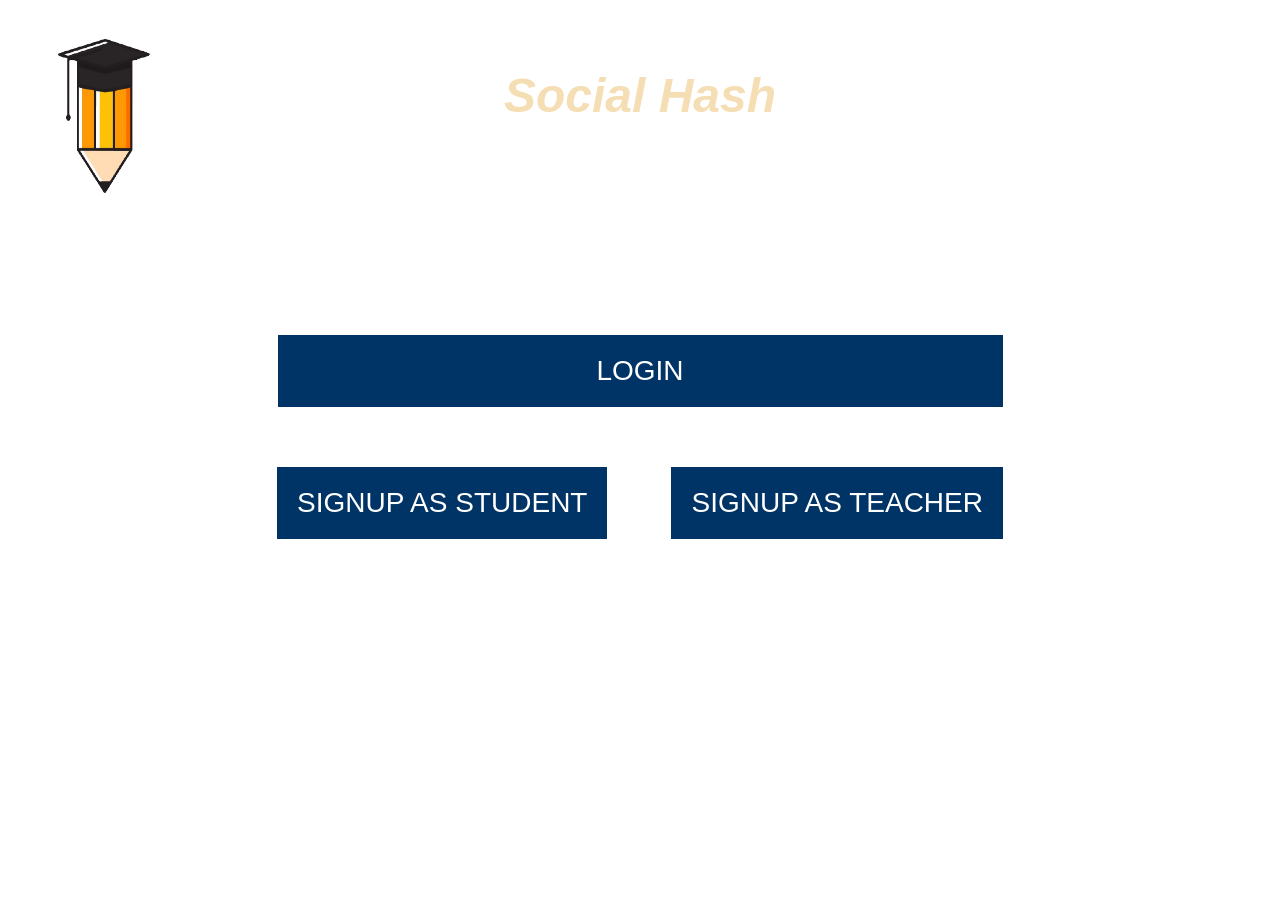
==== index.html @ 21c7b431 "initial commit" ====
<html lang="en">
<head>
    <meta charset="UTF-8">
    <meta http-equiv="X-UA-Compatible" content="IE=edge">
    <meta name="viewport" content="width=device-width, initial-scale=1.0">
    <link rel="stylesheet" href="styles.css">
    <link rel = "icon" href = "https://seeklogo.com/images/S/sir-basic-logo-DF929080D5-seeklogo.com.gif"    type = "image/x-icon">
    <script src="script.js"></script>
    <title>Social Hash</title>
</head>
<body>
    <div class="container">

      <img src='logo1-pre.png' 
       style='position: absolute; top:0; left:0;' width='200' height='200' />
      <h1>Social Hash</h1>

          <div class="login">
            <button class="loginbutton"><a id="atag" href="other files/login.html">LOGIN</a></button>  
            
         </div>
         <div class="btn">
            <button class="button"><a id="atag" href="other files/studentsignup.html">SIGNUP AS STUDENT</a></button>
            <button class="button"><a id="atag" href="other files/teachersignup.html">SIGNUP AS TEACHER</a></button>
          </div>
    </div>
</body>
</html>
---- styles.css ----
/* INDEX PAGE */

*{
  box-sizing: border-box;
}
body{
    background-image: url("https://online.pubhtml5.com/lgzr/bannerlogo.jpg");
     height: 100%;
     background-position: center;
     background-repeat: no-repeat;
     background-size: cover;
 }
 h1{
     font-family: -apple-system, BlinkMacSystemFont, 'Segoe UI', Roboto, Oxygen, Ubuntu, Cantarell, 'Open Sans', 'Helvetica Neue', sans-serif;
     font-style: italic;
     text-align: center;padding-top: 60px;
     font-size: 3em;
     color: wheat;
 }
 .btn {
  text-align: center;
}
.loginbutton{
  width:725px;
  cursor: pointer;
    margin:30px;
    border: none;
    font-size: 28px;
    background-color: #003366;
    padding: 20px;
}
.button{
    cursor: pointer;
    margin:30px;
    border: none;
    font-size: 28px;
    background-color: #003366;
    padding: 20px;
}
 .button:hover{
   opacity: 0.8;
 }
 #atag{
  color: white;
  text-decoration:none;
 }
 #login{
   font-size: 28px;
   color:black;
   text-decoration:none;
   text-align: center;
 }
.login{
  padding-top:150px;
  text-align: center;
}
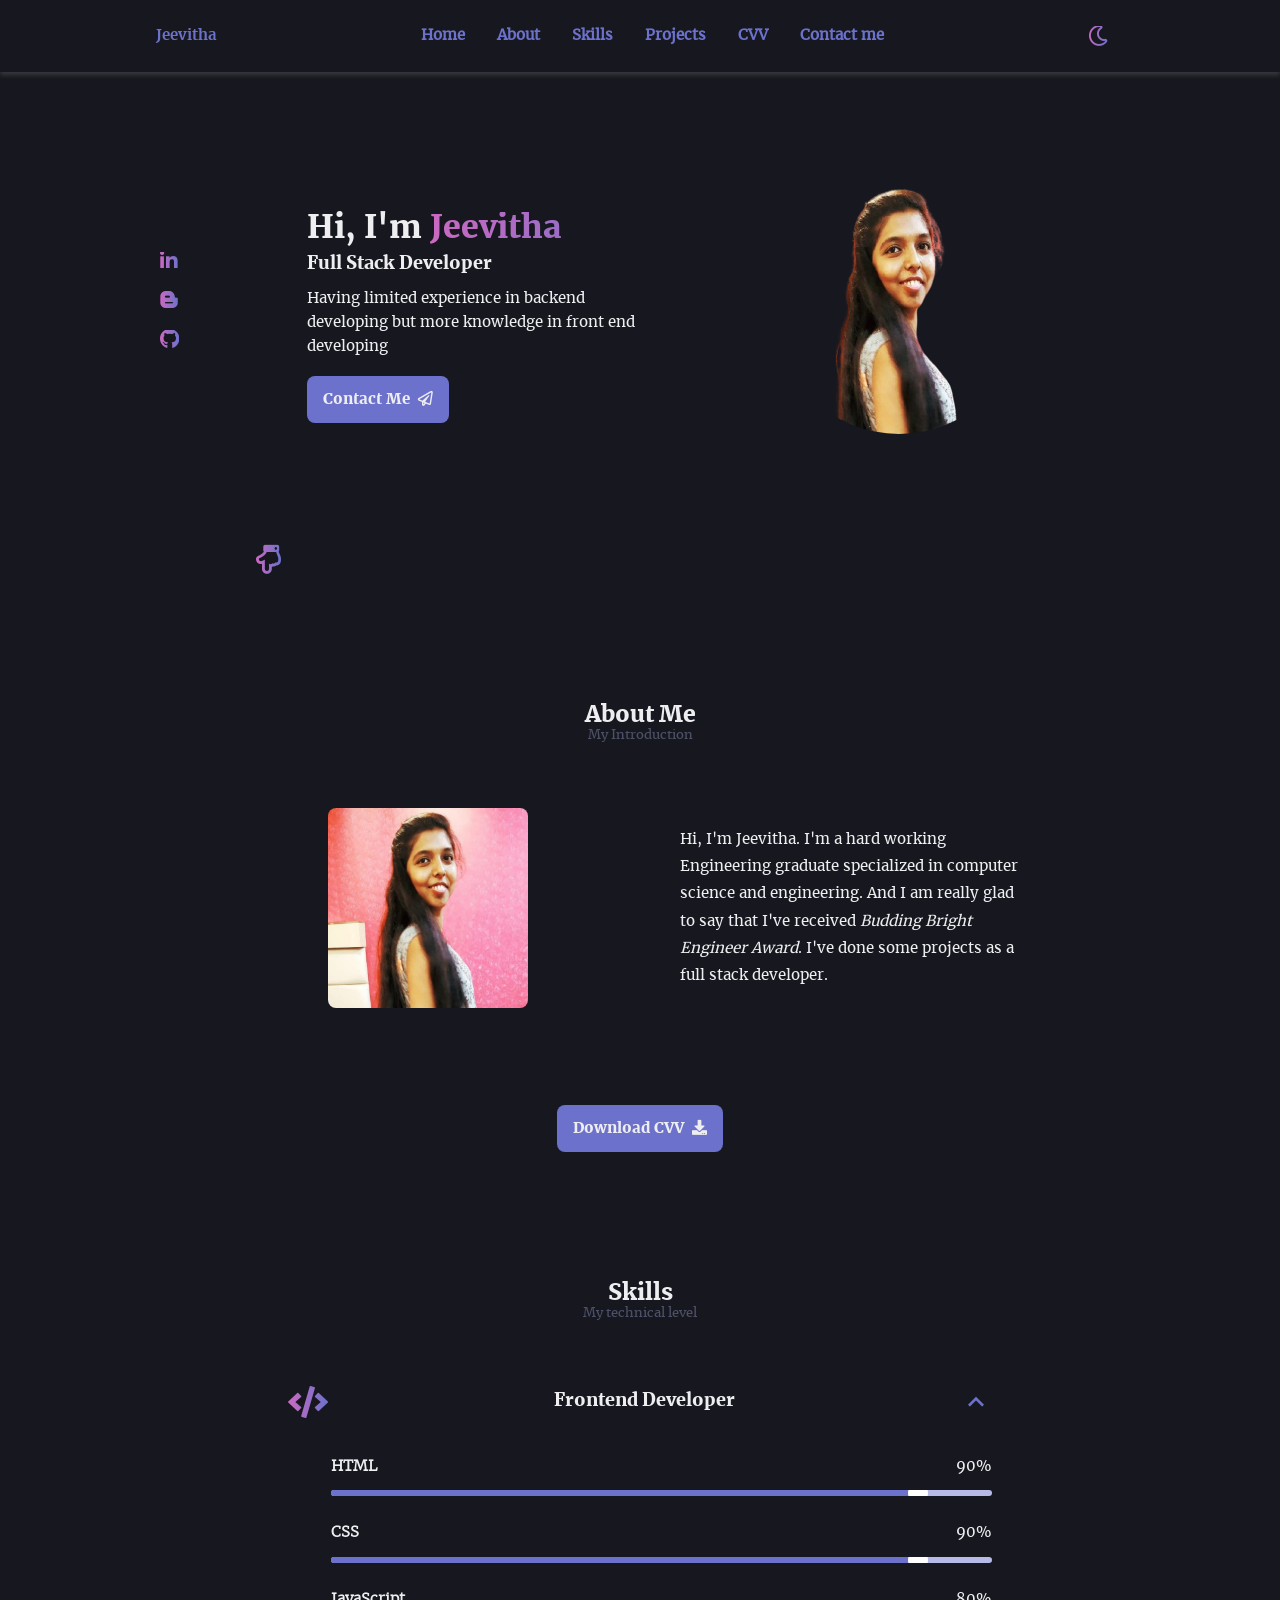
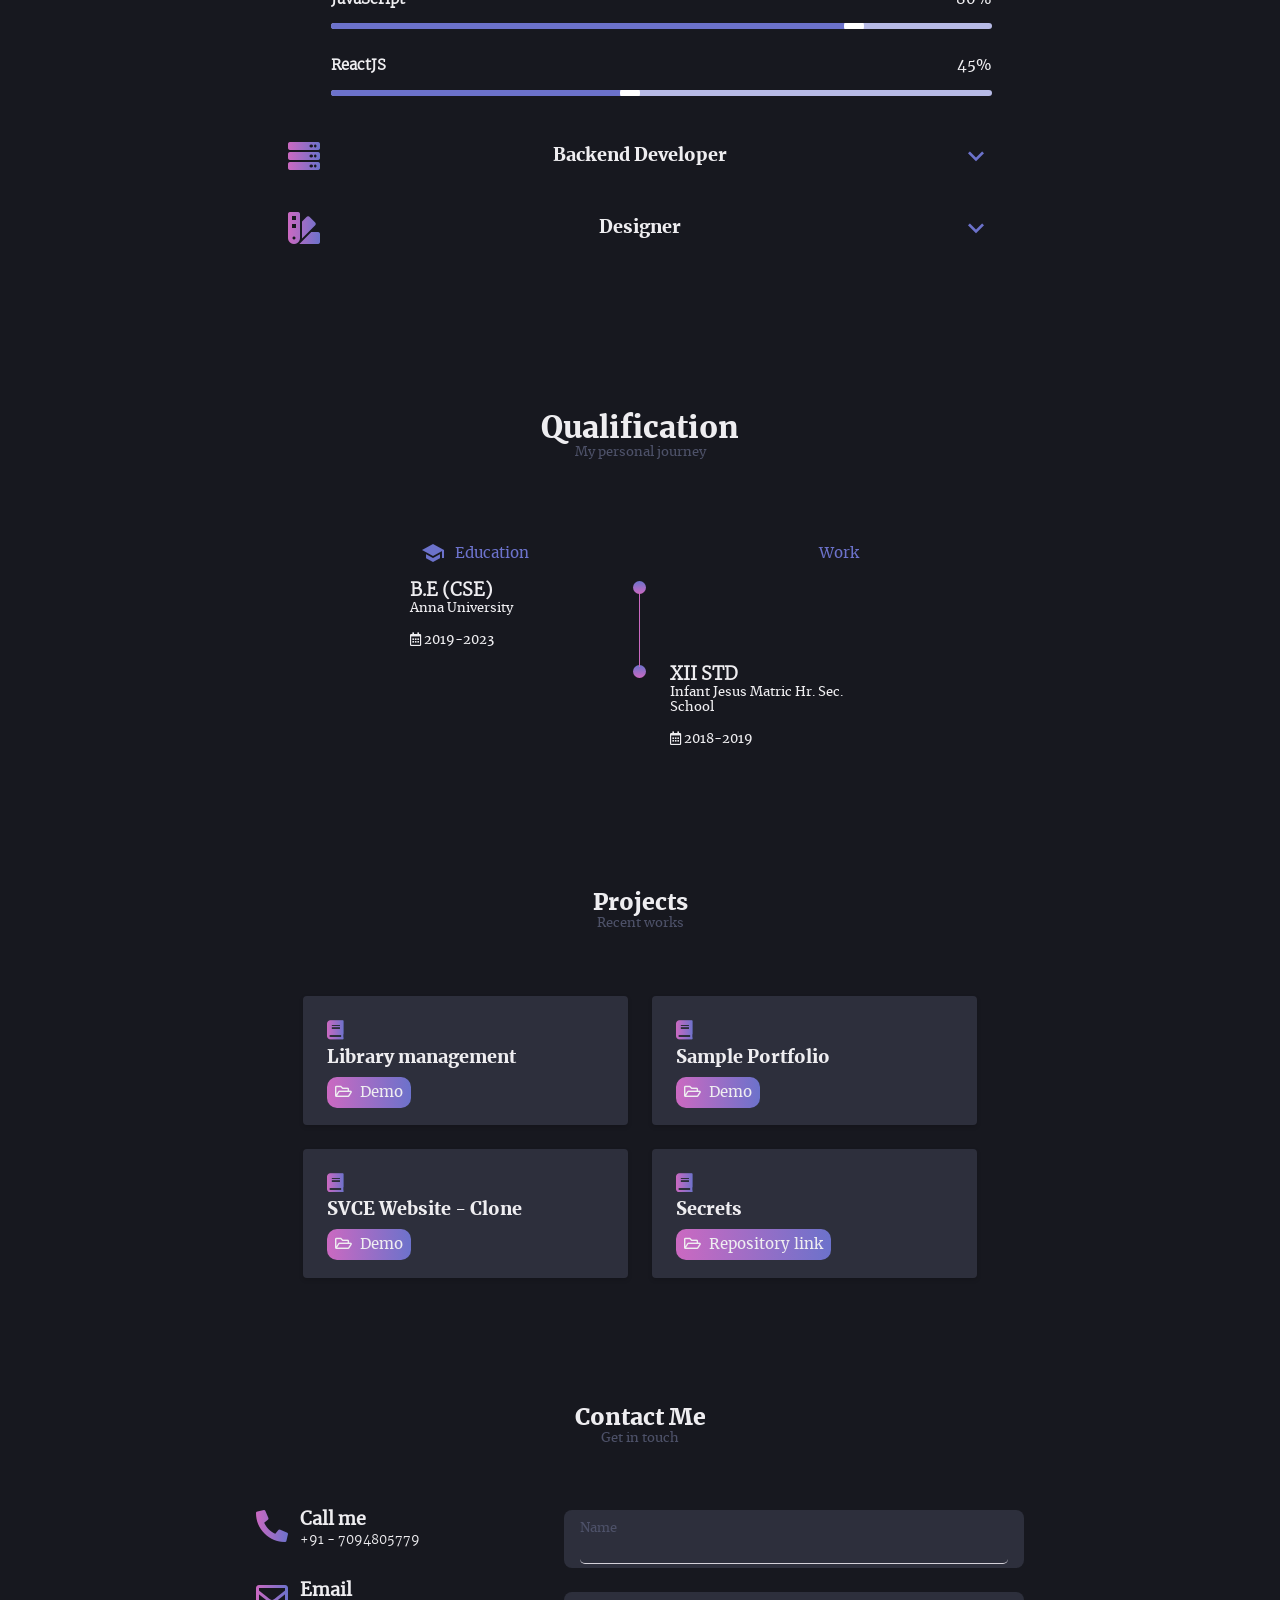
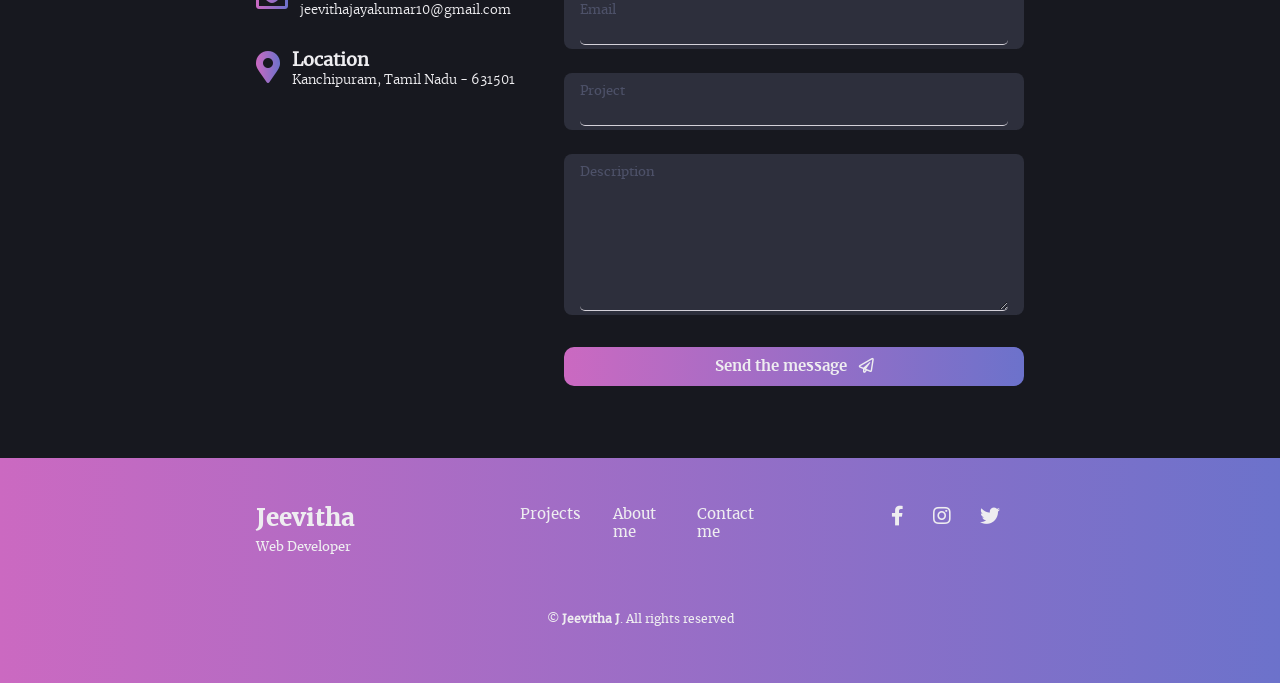
==== commit 812642f5: "Initial commit" ====
--- a/index.html
+++ b/index.html
@@ -1,28 +1,528 @@
+<!DOCTYPE html>
 <html lang="en">
+
 <head>
     <meta charset="UTF-8">
     <meta http-equiv="X-UA-Compatible" content="IE=edge">
     <meta name="viewport" content="width=device-width, initial-scale=1.0">
-    <link rel="stylesheet" href="styles.css">
-    <link rel = "icon" href = "https://seeklogo.com/images/S/sir-basic-logo-DF929080D5-seeklogo.com.gif"    type = "image/x-icon">
-    <script src="script.js"></script>
-    <title>Social Hash</title>
+    <link rel="icon" href="assets/J.png">
+    <title>Jeevitha</title>
+
+    <!-- font awesome  -->
+    <link rel="stylesheet" href="https://cdnjs.cloudflare.com/ajax/libs/font-awesome/5.15.3/css/all.min.css">
+
+    <!-- icons  -->
+    <link rel="stylesheet" href="https://fonts.googleapis.com/icon?family=Material+Icons">
+
+    <!-- custom stylesheet -->
+    <link rel="stylesheet" href="css/main.css">
 </head>
-<body>
-    <div class="container">
-
-      <img src='logo1-pre.png' 
-       style='position: absolute; top:0; left:0;' width='200' height='200' />
-      <h1>Social Hash</h1>
-
-          <div class="login">
-            <button class="loginbutton"><a id="atag" href="other files/login.html">LOGIN</a></button>  
-            
-         </div>
-         <div class="btn">
-            <button class="button"><a id="atag" href="other files/studentsignup.html">SIGNUP AS STUDENT</a></button>
-            <button class="button"><a id="atag" href="other files/teachersignup.html">SIGNUP AS TEACHER</a></button>
-          </div>
-    </div>
+
+<body class="dark-theme">
+    <header class="header" id="header">
+        <nav class="nav container">
+            <a href="#" class="nav__brand">Jeevitha</a>
+            <div class="nav__menu" id="nav-menu">
+                <ul class="nav__items grid">
+                    <li class="nav__item">
+                        <a href="#home" class="nav__link">
+                            <span class="fas fa-home nav__icon"></span>
+                            <span>Home</span>
+                        </a>
+                    </li>
+                    <li class="nav__item">
+                        <a href="#about" class="nav__link">
+                            <span class="far fa-user nav__icon"></span>
+                            <span>About</span>
+                        </a>
+                    </li>
+                    <li class="nav__item">
+                        <a href="#skills" class="nav__link">
+                            <span class="far fa-file-code nav__icon"></span>
+                            <span>Skills</span>
+                        </a>
+                    </li>
+                    <li class="nav__item">
+                        <a href="#projects" class="nav__link">
+                            <span class="fas fa-project-diagram nav__icon"></span>
+                            <span>Projects</span>
+                        </a>
+                    </li>
+                    <li class="nav__item">
+                        <a href="#cvv" class="nav__link">
+                            <span class="far fa-file nav__icon"></span>
+                            <span>CVV</span>
+                        </a>
+                    </li>
+                    <li class="nav__item">
+                        <a href="#contact" class="nav__link">
+                            <span class="far fa-paper-plane nav__icon"></span>
+                            <span>Contact me</span>
+                        </a>
+                    </li>
+                </ul>
+                <span class="nav__close" id="nav-close">&times;</span>
+            </div>
+            <div class="nav__btns">
+                <!-- Theme change button  -->
+                <span class="far fa-moon change-theme" id="theme-btn"></span>
+                <div class="nav__toggle" id="nav-toggle">
+                    <span class="fas fa-shapes nav__toggle-img"></span>
+                </div>
+            </div>
+        </nav>
+    </header>
+    <main class="main">
+        <!-- home -->
+        <section class="home section" id="home">
+            <div class="home__container container grid">
+
+                <div class="home__content grid">
+
+                    <ul class="home__socials">
+                        <li class="home__social">
+                            <a href="https://www.linkedin.com/in/jeevitha-j-0205991b6" class="home__icon">
+                                <span class="fab fa-linkedin-in"></span>
+                            </a>
+                        </li>
+
+                        <li class="home__social">
+                            <a href="https://spottersky.blogspot.com/" class="home__icon">
+                                <span class="fab fa-blogger-b"></span>
+                            </a>
+                        </li>
+
+                        <li class="home__social">
+                            <a href="https://github.com/Jeevitha10" class="home__icon">
+                                <span class="fab fa-github"></span>
+                            </a>
+                        </li>
+                    </ul>
+
+                    <div class="home__img">
+                        <img src="assets/profile.png" alt="profile-pic" class="home__profile">
+                    </div>
+
+                    <div class="home__data">
+                        <h1 class="home__title">Hi, I'm <span class="home__name">Jeevitha</span></h1>
+                        <h3 class="home__subtitle">Full Stack Developer</h3>
+                        <p class="home__desc">Having limited experience in backend developing but more knowledge in
+                            front end developing</p>
+                        <a href="#contact" class="home__btn">Contact Me<span
+                                class="far fa-paper-plane home__btn-icon"></span></a>
+                    </div>
+
+                </div>
+
+                <div class="home__scroll">
+                    <a href="#about" class="home__scroll-btn"><span
+                            class="far fa-hand-point-down home__scroll-point"></span></a>
+                </div>
+
+            </div>
+        </section>
+
+        <!-- about -->
+        <section class="about section" id="about">
+
+            <h2 class="section__title">About Me</h2>
+
+            <span class="section__subtitle">My Introduction</span>
+
+            <div class="about__container container grid">
+                <img src="assets/photo.jpg" class="about__img" alt="profile">
+                <div class="about__data">
+                    <p class="about__desc">
+                        Hi, I'm Jeevitha. I'm a hard working Engineering graduate specialized in computer science and
+                        engineering.
+                        And I am really glad to say that I've
+                        received <em>Budding Bright Engineer Award</em>. I've done some projects as a full stack
+                        developer.
+
+                    </p>
+                </div>
+            </div>
+        </section>
+
+        <!-- cvv -->
+        <section id="cvv">
+            <div class="cvv container">
+                <a href="assets/Resume.pdf" download="" class="cvv__button">Download CVV<span
+                        class="fas fa-download cvv__icon"></span></a>
+            </div>
+        </section>
+
+        <!-- skills -->
+        <section class="skills section" id="skills">
+            <h2 class="section__title">Skills</h2>
+            <span class="section__subtitle">My technical level</span>
+
+            <div class="skills__container container grid">
+                <div>
+                    <!-- skill 1 -->
+                    <div class="skills__content skills__open">
+                        <div class="skills__header">
+                            <span class="fas fa-code skills__icon"></span>
+
+                            <h1 class="skills__title">Frontend Developer</h1>
+
+                            <span class="material-icons skills__arrow">
+                                expand_more
+                            </span>
+                        </div>
+
+                        <div class="skills__list grid">
+                            <div class="skills__data">
+                                <div class="skills__titles">
+                                    <h3 class="skills__name">HTML</h3>
+                                    <span class="skills__number">90%</span>
+                                </div>
+                                <input type="range" min="0" max="100" disabled value="90" class="skills__slider">
+                            </div>
+                            <div class="skills__data">
+                                <div class="skills__titles">
+                                    <h3 class="skills__name">CSS</h3>
+                                    <span class="skills__number">90%</span>
+                                </div>
+                                <input type="range" min="0" max="100" disabled value="90" class="skills__slider">
+                            </div>
+                            <div class="skills__data">
+                                <div class="skills__titles">
+                                    <h3 class="skills__name">JavaScript</h3>
+                                    <span class="skills__number">80%</span>
+                                </div>
+                                <input type="range" min="0" max="100" disabled value="80" class="skills__slider">
+                            </div>
+                            <div class="skills__data">
+                                <div class="skills__titles">
+                                    <h3 class="skills__name">ReactJS</h3>
+                                    <span class="skills__number">45%</span>
+                                </div>
+                                <input type="range" min="0" max="100" disabled value="45" class="skills__slider">
+                            </div>
+                        </div>
+                    </div>
+
+                    <!-- skill 2 -->
+                    <div class="skills__content skills__close">
+                        <div class="skills__header">
+                            <span class="fas fa-server skills__icon"></span>
+                            <h1 class="skills__title">Backend Developer</h1>
+                            <span class="material-icons skills__arrow">
+                                expand_more
+                            </span>
+                        </div>
+                        <div class="skills__list grid">
+                            <div class="skills__data">
+                                <div class="skills__titles">
+                                    <h3 class="skills__name">Node JS</h3>
+                                    <span class="skills__number">80%</span>
+                                </div>
+                                <input type="range" min="0" max="100" disabled value="80" class="skills__slider">
+                            </div>
+                            <div class="skills__data">
+                                <div class="skills__titles">
+                                    <h3 class="skills__name">ExpressJS</h3>
+                                    <span class="skills__number">70%</span>
+                                </div>
+                                <input type="range" min="0" max="100" disabled value="70" class="skills__slider">
+                            </div>
+                            <div class="skills__data">
+                                <div class="skills__titles">
+                                    <h3 class="skills__name">Django</h3>
+                                    <span class="skills__number">70%</span>
+                                </div>
+                                <input type="range" min="0" max="100" disabled value="70" class="skills__slider">
+                            </div>
+                            <div class="skills__data">
+                                <div class="skills__titles">
+                                    <h3 class="skills__name">MongoDB</h3>
+                                    <span class="skills__number">80%</span>
+                                </div>
+                                <input type="range" min="0" max="100" disabled value="80" class="skills__slider">
+                            </div>
+                            <div class="skills__data">
+                                <div class="skills__titles">
+                                    <h3 class="skills__name">MySQL</h3>
+                                    <span class="skills__number">90%</span>
+                                </div>
+                                <input type="range" min="0" max="100" disabled value="90" class="skills__slider">
+                            </div>
+                        </div>
+                    </div>
+
+                    <!-- skill 3 -->
+                    <div class="skills__content skills__close">
+                        <div class="skills__header">
+                            <span class="fas fa-swatchbook skills__icon"></span>
+                            <h1 class="skills__title">Designer</h1>
+                            <span class="material-icons skills__arrow">
+                                expand_more
+                            </span>
+                        </div>
+                        <div class="skills__list grid">
+                            <div class="skills__data">
+                                <div class="skills__titles">
+                                    <h3 class="skills__name">Figma</h3>
+                                    <span class="skills__number">70%</span>
+                                </div>
+                                <input type="range" min="0" max="100" disabled value="70" class="skills__slider">
+                            </div>
+                            <div class="skills__data">
+                                <div class="skills__titles">
+                                    <h3 class="skills__name">Canva</h3>
+                                    <span class="skills__number">70%</span>
+                                </div>
+                                <input type="range" min="0" max="100" disabled value="70" class="skills__slider">
+                            </div>
+                        </div>
+                    </div>
+
+                </div>
+            </div>
+        </section>
+
+        <!-- qualification -->
+        <section class="qualification section" id="qualification">
+            <h1 class="section__title">Qualification</h1>
+            <span class="section__subtitle">My personal journey</span>
+            <div class="qualififcation__container container">
+                <div class="qualification__tabs">
+                    <button class="qualification__btn qualification__active" data-target="#education">
+                        <span class="material-icons qualification__icon">
+                            school
+                        </span>
+                        Education
+                    </button>
+                    <button class="qualification__btn" data-target="#work">
+                        <span class="material-icons qualification__icon">
+                            cases
+                        </span>
+                        Work
+                    </button>
+                </div>
+
+                <div class="qualification__sections">
+                    <!-- Education -->
+                    <div class="qualification__content qualification__active" data-content id="education">
+                        <div class="qualification__data">
+                            <div>
+                                <h3 class="qualification__title">B.E (CSE)</h3>
+                                <span class="qualification__subtitle">Anna University</span>
+                                <div class="qualification__calendar">
+                                    <span class="far fa-calendar-alt"></span>
+                                    2019-2023
+                                </div>
+                            </div>
+                            <div>
+                                <span class="qualification__rounder"></span>
+                                <span class="qualification__line"></span>
+                            </div>
+                        </div>
+
+                        <div class="qualification__data">
+                            <div></div>
+                            <div>
+                                <span class="qualification__rounder"></span>
+                            </div>
+                            <div>
+                                <h3 class="qualification__title">XII STD</h3>
+                                <span class="qualification__subtitle">Infant Jesus Matric Hr. Sec. School</span>
+                                <div class="qualification__calendar">
+                                    <span class="far fa-calendar-alt"></span>
+                                    2018-2019
+                                </div>
+                            </div>
+
+                        </div>
+                    </div>
+
+                    <!-- work -->
+                    <div class="qualification__content " data-content id="work">
+                        <div class="qualification__data">
+                            <div>
+                                <h3 class="qualification__title">Campus Ambassador</h3>
+                                <span class="qualification__subtitle">Collegedunia</span>
+                                <div class="qualification__calendar">
+                                    <span class="far fa-calendar-alt"></span>
+                                    Sep 2020 - Oct 2020
+                                </div>
+                            </div>
+                            <div>
+                                <span class="qualification__rounder"></span>
+                                <span class="qualification__line"></span>
+                            </div>
+                        </div>
+
+                        <div class="qualification__data">
+                            <div></div>
+                            <div>
+                                <span class="qualification__rounder"></span>
+                            </div>
+                            <div>
+                                <h3 class="qualification__title">XII STD</h3>
+                                <span class="qualification__subtitle">Infant Jesus Matric Hr. Sec. School</span>
+                                <div class="qualification__calendar">
+                                    <span class="far fa-calendar-alt"></span>
+                                    2018-2019
+                                </div>
+                            </div>
+
+                        </div>
+                    </div>
+                </div>
+            </div>
+        </section>
+
+        <!-- projects -->
+        <section class="projects section" id="projects">
+            <h2 class="section__title">Projects</h2>
+            <span class="section__subtitle">Recent works</span>
+
+            <div class="projects__container container grid">
+                <!-- project 1 -->
+                <div class="projects__content">
+                    <div>
+                        <span class="fas fa-book projects__icon"></span>
+                        <h3 class="projects__title">Library management</h3>
+                        <a href="https://pure-basin-26780.herokuapp.com/home" class="projects__repo" target="_blank">
+                            <span class="far fa-folder-open projects__icon-repo"></span>
+                            Demo
+                        </a>
+                    </div>
+                </div>
+
+                <!-- project 2 -->
+                <div class="projects__content">
+                    <div>
+                        <span class="fas fa-book projects__icon"></span>
+                        <h3 class="projects__title">Sample Portfolio</h3>
+                        <a href="https://jeevitha10.github.io/Sample-portfolio/dist/index.html" class="projects__repo"
+                            target="_blank">
+                            <span class="far fa-folder-open projects__icon-repo"></span>
+                            Demo
+                        </a>
+                    </div>
+                </div>
+                <!-- project 3 -->
+                <div class="projects__content">
+                    <div>
+                        <span class="fas fa-book projects__icon"></span>
+                        <h3 class="projects__title">SVCE Website - Clone</h3>
+                        <a href="https://jeevitha10.github.io/SVCE-Website-clone/main.html" class="projects__repo"
+                            target="_blank">
+                            <span class="far fa-folder-open projects__icon-repo"></span>
+                            Demo
+                        </a>
+                    </div>
+                </div>
+                <!-- project 4 -->
+                <div class="projects__content">
+                    <div>
+                        <span class="fas fa-book projects__icon"></span>
+                        <h3 class="projects__title">Secrets</h3>
+                        <a href="https://github.com/Jeevitha10/secrets/" class="projects__repo" target="_blank">
+                            <span class="far fa-folder-open projects__icon-repo"></span>
+                            Repository link
+                        </a>
+                    </div>
+                </div>
+            </div>
+        </section>
+
+        <!-- contact me -->
+        <section class="content section" id="contact">
+            <h2 class="section__title">Contact Me</h2>
+            <span class="section__subtitle">Get in touch</span>
+            <div class="contact__container container grid">
+                <div>
+                    <div class="contact__information">
+                        <span class="fas fa-phone-alt contact__icon"></span>
+                        <div>
+                            <h3 class="contact__title">Call me</h3>
+                            <span class="contact__subtitle">+91 - 7094805779</span>
+                        </div>
+                    </div>
+
+                    <div class="contact__information">
+                        <span class="far fa-envelope contact__icon"></span>
+                        <div>
+                            <h3 class="contact__title">Email</h3>
+                            <span class="contact__subtitle">jeevithajayakumar10@gmail.com</span>
+                        </div>
+                    </div>
+
+                    <div class="contact__information">
+                        <span class="fas fa-map-marker-alt contact__icon"></span>
+                        <div>
+                            <h3 class="contact__title">Location</h3>
+                            <span class="contact__subtitle">Kanchipuram, Tamil Nadu - 631501</span>
+                        </div>
+                    </div>
+                </div>
+
+                <form method="POST" data-netlify="true" name="contact-form" class="contact__form grid">
+                    <div class="contact__content">
+                        <label for="contact-name" class="contact__label">Name</label>
+                        <input type="text" id="contact-name" name="contact-name" class="contact__input" />
+                    </div>
+                    <div class="contact__content">
+                        <label for="contact-email" class="contact__label">Email</label>
+                        <input type="email" id="contact-email" name="contact-email" class="contact__input" />
+                    </div>
+                    <div class="contact__content">
+                        <label for="contact-project" class="contact__label">Project</label>
+                        <input type="text" id="contact-project" name="contact-project" class="contact__input" />
+                    </div>
+                    <div class="contact__content">
+                        <label for="contact-desc" class="contact__label">Description</label>
+                        <textarea name="contact-desc" id="contact-desc" cols="0" rows="7"
+                            class="contact__input"></textarea>
+                    </div>
+                    <button class="contact__btn" type="submit" name="action">
+                        Send the message
+                        <span class="far fa-paper-plane contact__btn-icon"></span>
+                    </button>
+                </form>
+            </div>
+        </section>
+    </main>
+
+    <footer class="footer">
+        <div class="footer__bg">
+            <div class="footer__container container grid">
+                <div>
+                    <h1 class="footer__title">Jeevitha</h1>
+                    <span class="footer__subtitle">Web Developer</span>
+                </div>
+                <ul class="footer__links">
+                    <li>
+                        <a href="#projects" class="footer__link">Projects</a>
+                    </li>
+                    <li>
+                        <a href="#about" class="footer__link">About me</a>
+                    </li>
+                    <li>
+                        <a href="#contact" class="footer__link">Contact me</a>
+                    </li>
+                </ul>
+                <div class="footer__socials">
+                    <a href="https://www.facebook.com/jeevitha.jayakumar.35" target="_blank" class="footer__social">
+                        <span class="fab fa-facebook-f footer__social-icon"></span>
+                    </a>
+                    <a href="https://instagram.com/jeevitha_jayakumar10?utm_medium=copy_link" target="_blank"
+                        class="footer__social">
+                        <span class="fab fa-instagram footer__social-icon"></span>
+                    </a>
+                    <a href="" target="_blank" class="footer__social">
+                        <span class="fab fa-twitter footer__social-icon"></span>
+                    </a>
+                </div>
+            </div>
+            <p class="footer__copy">&#169; <b>Jeevitha J</b>. All rights reserved</p>
+        </div>
+    </footer>
+    <script src="js/index.js"></script>
 </body>
+
 </html>
--- a/css/main.css
+++ b/css/main.css
@@ -0,0 +1,1373 @@
+@font-face {
+  font-family: "merriweatherblack";
+  src: url("../fonts/merriweather-black-webfont.woff2") format("woff2"), url("../fonts/merriweather-black-webfont.woff") format("woff");
+  font-weight: normal;
+  font-style: normal;
+}
+
+@font-face {
+  font-family: "merriweatherbold";
+  src: url("../fonts/merriweather-bold-webfont.woff2") format("woff2"), url("../fonts/merriweather-bold-webfont.woff") format("woff");
+  font-weight: normal;
+  font-style: normal;
+}
+
+@font-face {
+  font-family: "merriweatheritalic";
+  src: url("../fonts/merriweather-italic-webfont.woff2") format("woff2"), url("../fonts/merriweather-italic-webfont.woff") format("woff");
+  font-weight: normal;
+  font-style: normal;
+}
+
+@font-face {
+  font-family: "merriweatherlight";
+  src: url("../fonts/merriweather-light-webfont.woff2") format("woff2"), url("../fonts/merriweather-light-webfont.woff") format("woff");
+  font-weight: normal;
+  font-style: normal;
+}
+
+@font-face {
+  font-family: "merriweatherregular";
+  src: url("../fonts/merriweather-regular-webfont.woff2") format("woff2"), url("../fonts/merriweather-regular-webfont.woff") format("woff");
+  font-weight: normal;
+  font-style: normal;
+}
+
+/*! normalize.css v8.0.1 | MIT License | github.com/necolas/normalize.css */
+/* Document
+   ========================================================================== */
+/**
+ * 1. Correct the line height in all browsers.
+ * 2. Prevent adjustments of font size after orientation changes in iOS.
+ */
+html {
+  line-height: 1.15;
+  /* 1 */
+  -webkit-text-size-adjust: 100%;
+  /* 2 */
+}
+
+/* Sections
+     ========================================================================== */
+/**
+   * Remove the margin in all browsers.
+   */
+body {
+  margin: 0;
+}
+
+/**
+   * Render the `main` element consistently in IE.
+   */
+main {
+  display: block;
+}
+
+/**
+   * Correct the font size and margin on `h1` elements within `section` and
+   * `article` contexts in Chrome, Firefox, and Safari.
+   */
+h1 {
+  font-size: 2em;
+  margin: 0.67em 0;
+}
+
+/* Grouping content
+     ========================================================================== */
+/**
+   * 1. Add the correct box sizing in Firefox.
+   * 2. Show the overflow in Edge and IE.
+   */
+hr {
+  -webkit-box-sizing: content-box;
+          box-sizing: content-box;
+  /* 1 */
+  height: 0;
+  /* 1 */
+  overflow: visible;
+  /* 2 */
+}
+
+/**
+   * 1. Correct the inheritance and scaling of font size in all browsers.
+   * 2. Correct the odd `em` font sizing in all browsers.
+   */
+pre {
+  font-family: monospace, monospace;
+  /* 1 */
+  font-size: 1em;
+  /* 2 */
+}
+
+/* Text-level semantics
+     ========================================================================== */
+/**
+   * Remove the gray background on active links in IE 10.
+   */
+a {
+  background-color: transparent;
+}
+
+/**
+   * 1. Remove the bottom border in Chrome 57-
+   * 2. Add the correct text decoration in Chrome, Edge, IE, Opera, and Safari.
+   */
+abbr[title] {
+  border-bottom: none;
+  /* 1 */
+  text-decoration: underline;
+  /* 2 */
+  -webkit-text-decoration: underline dotted;
+          text-decoration: underline dotted;
+  /* 2 */
+}
+
+/**
+   * Add the correct font weight in Chrome, Edge, and Safari.
+   */
+b,
+strong {
+  font-weight: bolder;
+}
+
+/**
+   * 1. Correct the inheritance and scaling of font size in all browsers.
+   * 2. Correct the odd `em` font sizing in all browsers.
+   */
+code,
+kbd,
+samp {
+  font-family: monospace, monospace;
+  /* 1 */
+  font-size: 1em;
+  /* 2 */
+}
+
+/**
+   * Add the correct font size in all browsers.
+   */
+small {
+  font-size: 80%;
+}
+
+/**
+   * Prevent `sub` and `sup` elements from affecting the line height in
+   * all browsers.
+   */
+sub,
+sup {
+  font-size: 75%;
+  line-height: 0;
+  position: relative;
+  vertical-align: baseline;
+}
+
+sub {
+  bottom: -0.25em;
+}
+
+sup {
+  top: -0.5em;
+}
+
+/* Embedded content
+     ========================================================================== */
+/**
+   * Remove the border on images inside links in IE 10.
+   */
+img {
+  border-style: none;
+}
+
+/* Forms
+     ========================================================================== */
+/**
+   * 1. Change the font styles in all browsers.
+   * 2. Remove the margin in Firefox and Safari.
+   */
+button,
+input,
+optgroup,
+select,
+textarea {
+  font-family: inherit;
+  /* 1 */
+  font-size: 100%;
+  /* 1 */
+  line-height: 1.15;
+  /* 1 */
+  margin: 0;
+  /* 2 */
+}
+
+/**
+   * Show the overflow in IE.
+   * 1. Show the overflow in Edge.
+   */
+button,
+input {
+  /* 1 */
+  overflow: visible;
+}
+
+/**
+   * Remove the inheritance of text transform in Edge, Firefox, and IE.
+   * 1. Remove the inheritance of text transform in Firefox.
+   */
+button,
+select {
+  /* 1 */
+  text-transform: none;
+}
+
+/**
+   * Correct the inability to style clickable types in iOS and Safari.
+   */
+button,
+[type="button"],
+[type="reset"],
+[type="submit"] {
+  -webkit-appearance: button;
+}
+
+/**
+   * Remove the inner border and padding in Firefox.
+   */
+button::-moz-focus-inner,
+[type="button"]::-moz-focus-inner,
+[type="reset"]::-moz-focus-inner,
+[type="submit"]::-moz-focus-inner {
+  border-style: none;
+  padding: 0;
+}
+
+/**
+   * Restore the focus styles unset by the previous rule.
+   */
+button:-moz-focusring,
+[type="button"]:-moz-focusring,
+[type="reset"]:-moz-focusring,
+[type="submit"]:-moz-focusring {
+  outline: 1px dotted ButtonText;
+}
+
+/**
+   * Correct the padding in Firefox.
+   */
+fieldset {
+  padding: 0.35em 0.75em 0.625em;
+}
+
+/**
+   * 1. Correct the text wrapping in Edge and IE.
+   * 2. Correct the color inheritance from `fieldset` elements in IE.
+   * 3. Remove the padding so developers are not caught out when they zero out
+   *    `fieldset` elements in all browsers.
+   */
+legend {
+  -webkit-box-sizing: border-box;
+          box-sizing: border-box;
+  /* 1 */
+  color: inherit;
+  /* 2 */
+  display: table;
+  /* 1 */
+  max-width: 100%;
+  /* 1 */
+  padding: 0;
+  /* 3 */
+  white-space: normal;
+  /* 1 */
+}
+
+/**
+   * Add the correct vertical alignment in Chrome, Firefox, and Opera.
+   */
+progress {
+  vertical-align: baseline;
+}
+
+/**
+   * Remove the default vertical scrollbar in IE 10+.
+   */
+textarea {
+  overflow: auto;
+}
+
+/**
+   * 1. Add the correct box sizing in IE 10.
+   * 2. Remove the padding in IE 10.
+   */
+[type="checkbox"],
+[type="radio"] {
+  -webkit-box-sizing: border-box;
+          box-sizing: border-box;
+  /* 1 */
+  padding: 0;
+  /* 2 */
+}
+
+/**
+   * Correct the cursor style of increment and decrement buttons in Chrome.
+   */
+[type="number"]::-webkit-inner-spin-button,
+[type="number"]::-webkit-outer-spin-button {
+  height: auto;
+}
+
+/**
+   * 1. Correct the odd appearance in Chrome and Safari.
+   * 2. Correct the outline style in Safari.
+   */
+[type="search"] {
+  -webkit-appearance: textfield;
+  /* 1 */
+  outline-offset: -2px;
+  /* 2 */
+}
+
+/**
+   * Remove the inner padding in Chrome and Safari on macOS.
+   */
+[type="search"]::-webkit-search-decoration {
+  -webkit-appearance: none;
+}
+
+/**
+   * 1. Correct the inability to style clickable types in iOS and Safari.
+   * 2. Change font properties to `inherit` in Safari.
+   */
+::-webkit-file-upload-button {
+  -webkit-appearance: button;
+  /* 1 */
+  font: inherit;
+  /* 2 */
+}
+
+/* Interactive
+     ========================================================================== */
+/*
+   * Add the correct display in Edge, IE 10+, and Firefox.
+   */
+details {
+  display: block;
+}
+
+/*
+   * Add the correct display in all browsers.
+   */
+summary {
+  display: list-item;
+}
+
+/* Misc
+     ========================================================================== */
+/**
+   * Add the correct display in IE 10+.
+   */
+template {
+  display: none;
+}
+
+/**
+   * Add the correct display in IE 10.
+   */
+[hidden] {
+  display: none;
+}
+
+* {
+  -webkit-box-sizing: border-box;
+          box-sizing: border-box;
+  padding: 0;
+  margin: 0px 0px;
+}
+
+html {
+  scroll-behavior: smooth;
+}
+
+body {
+  margin: 0 0 3rem 0;
+  font-family: "merriweatherregular";
+  font-size: 0.938rem;
+  background-color: #eeedf0;
+  color: #17181f;
+}
+
+h1,
+h2,
+h3,
+h4,
+h5,
+h6 {
+  font-family: "merriweatherblack";
+  margin: 0;
+}
+
+ul {
+  list-style: none;
+}
+
+a {
+  text-decoration: none;
+}
+
+img {
+  max-width: 100%;
+  height: auto;
+}
+
+.dark-theme {
+  background-color: #17181f;
+  color: #eeedf0;
+}
+
+.dark-theme header {
+  background-color: #17181f;
+}
+
+.dark-theme .projects__content,
+.dark-theme .contact__content {
+  background-color: #2d2f3c;
+}
+
+.dark-theme .nav__menu {
+  background-color: #2d2f3c;
+}
+
+.section {
+  padding: 2rem 0 4rem;
+}
+
+.section__title {
+  text-align: center;
+}
+
+.section__subtitle {
+  display: block;
+  text-align: center;
+  color: #4d5168;
+  font-size: 0.813rem;
+  margin-bottom: 3rem;
+}
+
+.container {
+  max-width: 768px;
+  margin-left: 1.5rem;
+  margin-right: 1.5rem;
+}
+
+.grid {
+  display: -ms-grid;
+  display: grid;
+  grid-gap: 1.5rem;
+}
+
+::-webkit-scrollbar {
+  width: 0.6rem;
+  background-color: #cec5c9;
+  border-radius: 0.5rem;
+}
+
+::-webkit-scrollbar-thumb {
+  background: -webkit-gradient(linear, left bottom, left top, from(#6c72cb), to(#cb69c1));
+  background: linear-gradient(to top, #6c72cb, #cb69c1);
+  border-radius: 0.5rem;
+}
+
+.header {
+  width: 100%;
+  position: fixed;
+  bottom: 0;
+  left: 0;
+  z-index: 100;
+  background-color: #eeedf0;
+}
+
+.nav {
+  max-width: 968px;
+  height: 3rem;
+  display: -webkit-box;
+  display: -ms-flexbox;
+  display: flex;
+  -webkit-box-pack: justify;
+      -ms-flex-pack: justify;
+          justify-content: space-between;
+  -webkit-box-align: center;
+      -ms-flex-align: center;
+          align-items: center;
+}
+
+.nav__brand {
+  color: #6c72cb;
+  font-family: "merriweatherbold";
+}
+
+.nav__toggle-img {
+  cursor: pointer;
+}
+
+.nav__items {
+  -ms-grid-columns: 1fr 1fr 1fr;
+      grid-template-columns: 1fr 1fr 1fr;
+  gap: 2rem;
+}
+
+.nav__link {
+  display: -webkit-box;
+  display: -ms-flexbox;
+  display: flex;
+  -webkit-box-orient: vertical;
+  -webkit-box-direction: normal;
+      -ms-flex-direction: column;
+          flex-direction: column;
+  -webkit-box-align: center;
+      -ms-flex-align: center;
+          align-items: center;
+  text-align: center;
+  color: #6c72cb;
+  font-weight: 600;
+}
+
+.nav__link:hover {
+  color: #3456ff;
+}
+
+.nav__icon {
+  font-size: 1.2rem;
+  background: -webkit-linear-gradient(left, #cb69c1, #6c72cb);
+  -webkit-background-clip: text;
+  background-clip: text;
+  -webkit-text-fill-color: transparent;
+  margin-bottom: 0.5rem;
+}
+
+.nav__toggle-img {
+  background: -webkit-linear-gradient(left, #cb69c1, #6c72cb);
+  -webkit-background-clip: text;
+  background-clip: text;
+  -webkit-text-fill-color: transparent;
+  font-size: 1.3rem;
+}
+
+.nav__close {
+  position: absolute;
+  right: 1.3rem;
+  bottom: 0.5rem;
+  font-size: 1.5rem;
+  cursor: pointer;
+  color: #6c72cb;
+}
+
+.nav__close:hover {
+  color: #3456ff;
+}
+
+@media screen and (max-width: 767px) {
+  .nav__menu {
+    -webkit-transition: all 0.5s ease;
+    transition: all 0.5s ease;
+    position: fixed;
+    bottom: -100%;
+    left: 0;
+    width: 100%;
+    background-color: #eeedf0;
+    padding: 2rem 1.5rem 4rem;
+    -webkit-box-shadow: 0 -1px 4px rgba(0, 0, 0, 0.15);
+            box-shadow: 0 -1px 4px rgba(0, 0, 0, 0.15);
+    border-radius: 1.5rem 1.5rem 0 0;
+  }
+}
+
+.show-menu {
+  bottom: 0;
+}
+
+.nav__btns {
+  display: -webkit-box;
+  display: -ms-flexbox;
+  display: flex;
+  -webkit-box-align: center;
+      -ms-flex-align: center;
+          align-items: center;
+}
+
+.change-theme {
+  background: -webkit-linear-gradient(left, #cb69c1, #6c72cb);
+  -webkit-background-clip: text;
+  background-clip: text;
+  -webkit-text-fill-color: transparent;
+  font-size: 1.25rem;
+  margin-right: 1rem;
+  cursor: pointer;
+}
+
+.home__container {
+  gap: 1rem;
+}
+
+.home__content {
+  -ms-grid-columns: 0.5fr 3fr;
+      grid-template-columns: 0.5fr 3fr;
+  padding-top: 3.5rem;
+  padding-bottom: 2rem;
+  -webkit-box-align: center;
+      -ms-flex-align: center;
+          align-items: center;
+}
+
+.home__socials {
+  display: -webkit-box;
+  display: -ms-flexbox;
+  display: flex;
+  -webkit-box-orient: vertical;
+  -webkit-box-direction: normal;
+      -ms-flex-direction: column;
+          flex-direction: column;
+}
+
+.home__social {
+  margin-bottom: 1rem;
+}
+
+.home__icon {
+  font-size: 1.25rem;
+  background: -webkit-linear-gradient(left, #cb69c1, #6c72cb);
+  -webkit-background-clip: text;
+  background-clip: text;
+  -webkit-text-fill-color: transparent;
+}
+
+.home__img {
+  display: -webkit-box;
+  display: -ms-flexbox;
+  display: flex;
+  -webkit-box-pack: center;
+      -ms-flex-pack: center;
+          justify-content: center;
+}
+
+.home__profile {
+  width: 100px;
+  height: 100px;
+  border-radius: 50%;
+}
+
+.home__data {
+  -ms-grid-column: 1;
+  -ms-grid-column-span: 2;
+  grid-column: 1/3;
+}
+
+.home__title {
+  font-size: 2rem;
+  margin-bottom: 0.5rem;
+}
+
+.home__name {
+  background: -webkit-linear-gradient(left, #cb69c1, #6c72cb);
+  -webkit-background-clip: text;
+  background-clip: text;
+  -webkit-text-fill-color: transparent;
+  background-size: 200% auto;
+  -webkit-animation: shine 1s linear infinite;
+          animation: shine 1s linear infinite;
+}
+
+@-webkit-keyframes shine {
+  to {
+    background-position: 200% center;
+  }
+}
+
+@keyframes shine {
+  to {
+    background-position: 200% center;
+  }
+}
+
+.home__subtitle {
+  font-size: 1.125rem;
+  margin-bottom: 0.75rem;
+}
+
+.home__desc {
+  margin-bottom: 2rem;
+  line-height: 1.5rem;
+}
+
+.home__btn {
+  padding: 1rem;
+  background-color: #6c72cb;
+  border-radius: 0.5rem;
+  color: #eeedf0;
+  font-family: "merriweatherblack";
+}
+
+.home__btn:hover {
+  -webkit-transition: all 0.5s ease;
+  transition: all 0.5s ease;
+  background: -webkit-gradient(linear, left top, right top, from(#6c72cb), to(#cb69c1));
+  background: linear-gradient(to right, #6c72cb, #cb69c1);
+}
+
+.home__btn-icon {
+  margin-left: 0.5rem;
+}
+
+.home__scroll {
+  display: none;
+}
+
+.home__scroll-btn {
+  background: -webkit-linear-gradient(left, #cb69c1, #6c72cb);
+  -webkit-background-clip: text;
+  background-clip: text;
+  -webkit-text-fill-color: transparent;
+  -webkit-transition: all 0.5s ease;
+  transition: all 0.5s ease;
+  padding: 1rem 0;
+}
+
+.home__scroll-point {
+  font-size: 1.8rem;
+}
+
+.about__container {
+  display: -webkit-box;
+  display: -ms-flexbox;
+  display: flex;
+  -webkit-box-orient: vertical;
+  -webkit-box-direction: normal;
+      -ms-flex-direction: column;
+          flex-direction: column;
+  -webkit-box-align: center;
+      -ms-flex-align: center;
+          align-items: center;
+}
+
+.about__img {
+  width: 200px;
+  height: 200px;
+  border-radius: 0.5rem;
+}
+
+.about__desc {
+  line-height: 1.7rem;
+  text-align: center;
+}
+
+.cvv {
+  text-align: center;
+  margin-bottom: 3rem;
+}
+
+.cvv__button {
+  padding: 1rem;
+  background-color: #6c72cb;
+  border-radius: 0.5rem;
+  color: #eeedf0;
+  font-family: "merriweatherblack";
+}
+
+.cvv__button:hover {
+  -webkit-transition: all 0.5s ease;
+  transition: all 0.5s ease;
+  background: -webkit-gradient(linear, left top, right top, from(#6c72cb), to(#cb69c1));
+  background: linear-gradient(to right, #6c72cb, #cb69c1);
+}
+
+.cvv__icon {
+  margin-left: 0.5rem;
+}
+
+.skills__container {
+  row-gap: 0;
+}
+
+.skills__header {
+  display: -webkit-box;
+  display: -ms-flexbox;
+  display: flex;
+  -webkit-box-align: center;
+      -ms-flex-align: center;
+          align-items: center;
+  -webkit-box-pack: justify;
+      -ms-flex-pack: justify;
+          justify-content: space-between;
+  margin-bottom: 2.5rem;
+  cursor: pointer;
+}
+
+.skills__icon, .skills__arrow {
+  font-size: 2rem;
+  color: #6c72cb;
+}
+
+.skills__icon {
+  background: -webkit-linear-gradient(left, #cb69c1, #6c72cb);
+  -webkit-background-clip: text;
+  background-clip: text;
+  -webkit-text-fill-color: transparent;
+}
+
+.skills__title {
+  font-size: 1.125rem;
+}
+
+.skills__list {
+  row-gap: 1.5rem;
+  padding-left: 2.7rem;
+}
+
+.skills__titles {
+  display: -webkit-box;
+  display: -ms-flexbox;
+  display: flex;
+  -webkit-box-orient: horizontal;
+  -webkit-box-direction: normal;
+      -ms-flex-direction: row;
+          flex-direction: row;
+  -webkit-box-pack: justify;
+      -ms-flex-pack: justify;
+          justify-content: space-between;
+  margin-bottom: 0.5rem;
+}
+
+.skills__name {
+  font-size: 0.938rem;
+  font-family: "merriweatherlight";
+}
+
+.skills__bar, .skills__percentage {
+  height: 5px;
+  border-radius: 0.25rem;
+}
+
+.skills__bar {
+  background-color: #9296d8;
+}
+
+.skills__percentage {
+  display: block;
+  background-color: #6c72cb;
+}
+
+.skills__slider {
+  position: relative;
+  -webkit-appearance: none;
+  width: 100%;
+  height: 6px;
+  outline: none;
+  background-color: #b7bae6;
+  outline: none;
+  border-radius: 15px;
+  overflow: hidden;
+}
+
+.skills__slider::-webkit-slider-thumb {
+  -webkit-appearance: none;
+  width: 20px;
+  height: 20px;
+  background: white;
+  border-radius: 50%;
+  -webkit-box-shadow: -350px 0px 0px 340px #6c72cb;
+          box-shadow: -350px 0px 0px 340px #6c72cb;
+}
+
+.skills__close .skills__list {
+  height: 0;
+  overflow: hidden;
+}
+
+.skills__open .skills__list {
+  height: -webkit-max-content;
+  height: -moz-max-content;
+  height: max-content;
+  margin-bottom: 2.5rem;
+}
+
+.skills__open .skills__arrow {
+  -webkit-transition: all 0.5s ease;
+  transition: all 0.5s ease;
+  -webkit-transform: rotate(180deg);
+          transform: rotate(180deg);
+}
+
+.qualification__tabs {
+  display: -ms-grid;
+  display: grid;
+  place-items: center;
+  -ms-grid-columns: 1fr 1fr;
+      grid-template-columns: 1fr 1fr;
+}
+
+.qualification__btn {
+  display: -webkit-box;
+  display: -ms-flexbox;
+  display: flex;
+  -webkit-box-align: center;
+      -ms-flex-align: center;
+          align-items: center;
+  background: none;
+  padding: 1rem;
+  border: none;
+  cursor: pointer;
+  color: #6c72cb;
+}
+
+.qualification__btn:hover {
+  color: #cb69c1;
+}
+
+.qualification__icon {
+  margin-right: 10px;
+}
+
+.qualification__data {
+  display: -ms-grid;
+  display: grid;
+  -ms-grid-columns: 1fr max-content 1fr;
+      grid-template-columns: 1fr -webkit-max-content 1fr;
+      grid-template-columns: 1fr max-content 1fr;
+  -webkit-column-gap: 1.5rem;
+          column-gap: 1.5rem;
+}
+
+.qualification__title {
+  font-size: 1.125rem;
+  font-family: "merriweatherlight";
+}
+
+.qualification__subtitle, .qualification__calendar {
+  display: block;
+  font-size: 0.813rem;
+  margin-bottom: 1rem;
+}
+
+.qualification__rounder {
+  display: inline-block;
+  width: 13px;
+  height: 13px;
+  background: -webkit-gradient(linear, left top, left bottom, from(#6c72cb), to(#cb69c1));
+  background: linear-gradient(#6c72cb, #cb69c1);
+  border-radius: 50%;
+}
+
+.qualification__line {
+  display: block;
+  width: 1px;
+  height: 90%;
+  background-color: #cb69c1;
+  -webkit-transform: translate(6px, -7px);
+          transform: translate(6px, -7px);
+}
+
+.qualification__content[data-content] {
+  display: none;
+}
+
+.qualification__active[data-content] {
+  display: block;
+}
+
+.projects__container {
+  gap: 1.5rem;
+}
+
+.projects__content {
+  background-color: #d4d1d9;
+  padding: 1.5rem;
+  border-radius: 0.25rem;
+  -webkit-box-shadow: 0 2px 4px rgba(0, 0, 0, 0.15);
+          box-shadow: 0 2px 4px rgba(0, 0, 0, 0.15);
+}
+
+.projects__content:hover {
+  -webkit-box-shadow: 0 4px 8px rgba(0, 0, 0, 0.15);
+          box-shadow: 0 4px 8px rgba(0, 0, 0, 0.15);
+}
+
+.projects__icon {
+  background: -webkit-linear-gradient(left, #cb69c1, #6c72cb);
+  -webkit-background-clip: text;
+  background-clip: text;
+  -webkit-text-fill-color: transparent;
+  font-size: 1.2rem;
+  margin-bottom: 0.5rem;
+}
+
+.projects__title {
+  margin-bottom: 1rem;
+}
+
+.projects__icon-repo {
+  margin-right: 0.25rem;
+}
+
+.projects__repo {
+  color: #eeedf0;
+  padding: 0.5rem 0.5rem;
+  background: -webkit-gradient(linear, right top, left top, from(#6c72cb), to(#cb69c1));
+  background: linear-gradient(to left, #6c72cb, #cb69c1);
+  border-radius: 10px;
+}
+
+.projects__repo:hover {
+  -webkit-box-shadow: 0 2px 3px rgba(0, 0, 0, 0.15);
+          box-shadow: 0 2px 3px rgba(0, 0, 0, 0.15);
+}
+
+.contact__container {
+  row-gap: 3rem;
+}
+
+.contact__information {
+  display: -webkit-box;
+  display: -ms-flexbox;
+  display: flex;
+  margin-bottom: 2rem;
+}
+
+.contact__icon {
+  background: -webkit-linear-gradient(left, #cb69c1, #6c72cb);
+  -webkit-background-clip: text;
+  background-clip: text;
+  -webkit-text-fill-color: transparent;
+  font-size: 2rem;
+  margin-right: 0.75rem;
+}
+
+.contact__title {
+  color: 1.125rem;
+  font-family: "merriweatherregular";
+}
+
+.contact__subtitle {
+  font-size: 0.813rem;
+  font-family: "merriweatherlight";
+}
+
+.contact__content {
+  display: -webkit-box;
+  display: -ms-flexbox;
+  display: flex;
+  -webkit-box-orient: vertical;
+  -webkit-box-direction: normal;
+      -ms-flex-direction: column;
+          flex-direction: column;
+  background-color: #d4d1d9;
+  border-radius: 0.5rem;
+  padding: 0.75rem 1rem 0.25rem;
+}
+
+.contact__label {
+  color: #4d5168;
+  font-size: 0.813rem;
+  margin-bottom: 0.5rem;
+}
+
+.contact__input {
+  background: transparent;
+  border: none;
+  border-bottom: 1px solid #d4d1d9;
+  border-radius: 5px;
+}
+
+.contact__input:focus {
+  outline: none;
+  -webkit-box-shadow: 0 2px 3px rgba(0, 0, 0, 0.15);
+          box-shadow: 0 2px 3px rgba(0, 0, 0, 0.15);
+}
+
+.contact__btn {
+  margin: 0.5rem 0;
+  background: -webkit-gradient(linear, right top, left top, from(#6c72cb), to(#cb69c1));
+  background: linear-gradient(to left, #6c72cb, #cb69c1);
+  border: none;
+  padding: 0.7rem 0.5rem;
+  color: #eeedf0;
+  border-radius: 10px;
+  font-family: "merriweatherbold";
+}
+
+.contact__btn-icon {
+  margin-left: 0.5rem;
+}
+
+.footer {
+  padding-top: 2rem;
+}
+
+.footer__container {
+  row-gap: 2.5rem;
+  color: #eeedf0;
+}
+
+.footer__bg {
+  background: -webkit-gradient(linear, right top, left top, from(#6c72cb), to(#cb69c1));
+  background: linear-gradient(to left, #6c72cb, #cb69c1);
+  padding: 2rem 0 3rem;
+}
+
+.footer__title {
+  font-size: 1.5rem;
+  margin-bottom: 0.25rem;
+}
+
+.footer__subtitle {
+  font-size: 0.813rem;
+}
+
+.footer__link {
+  display: -webkit-box;
+  display: -ms-flexbox;
+  display: flex;
+  -webkit-box-orient: vertical;
+  -webkit-box-direction: normal;
+      -ms-flex-direction: column;
+          flex-direction: column;
+  color: #eeedf0;
+  margin-bottom: 1.5rem;
+}
+
+.footer__link:hover {
+  color: #d4d1d9;
+}
+
+.footer__social {
+  font-size: 1.25rem;
+  color: #eeedf0;
+  margin-right: 1.5rem;
+}
+
+.footer__social:hover {
+  color: #d4d1d9;
+}
+
+.footer__copy {
+  font-size: 0.75rem;
+  text-align: center;
+  margin-top: 2rem;
+  color: #eeedf0;
+}
+
+@media screen and (max-width: 350px) {
+  .container {
+    margin-left: 1rem;
+    margin-right: 1rem;
+  }
+  .nav__menu {
+    padding: 2rem 0.25rem 4rem;
+  }
+  .nav__list {
+    -webkit-column-gap: 0;
+            column-gap: 0;
+  }
+  .home__content {
+    -ms-grid-columns: 0.25fr 3fr;
+        grid-template-columns: 0.25fr 3fr;
+  }
+  .qualification__data {
+    gap: 0.5rem;
+  }
+  .projects__container {
+    -ms-grid-columns: max-content;
+        grid-template-columns: -webkit-max-content;
+        grid-template-columns: max-content;
+    -webkit-box-pack: center;
+        -ms-flex-pack: center;
+            justify-content: center;
+  }
+}
+
+@media screen and (min-width: 568px) {
+  .home__content {
+    -ms-grid-columns: max-content 1fr 1fr;
+        grid-template-columns: -webkit-max-content 1fr 1fr;
+        grid-template-columns: max-content 1fr 1fr;
+  }
+  .home__data {
+    grid-column: initial;
+  }
+  .home__img {
+    -webkit-box-ordinal-group: 2;
+        -ms-flex-order: 1;
+            order: 1;
+    -webkit-box-pack: center;
+        -ms-flex-pack: center;
+            justify-content: center;
+  }
+  .about__container,
+  .projects__container,
+  .contact__container {
+    display: -ms-grid;
+    display: grid;
+    -ms-grid-columns: (1fr)[2];
+        grid-template-columns: repeat(2, 1fr);
+  }
+  .footer__container {
+    -ms-grid-columns: (1fr)[3];
+        grid-template-columns: repeat(3, 1fr);
+  }
+  .qualification__sections {
+    display: -ms-grid;
+    display: grid;
+    -ms-grid-columns: 0.6fr;
+        grid-template-columns: 0.6fr;
+    -webkit-box-pack: center;
+        -ms-flex-pack: center;
+            justify-content: center;
+  }
+  .home__profile {
+    width: 200px;
+    height: 200px;
+    border-radius: 50%;
+  }
+}
+
+@media screen and (min-width: 768px) {
+  .container {
+    margin-left: auto;
+    margin-right: auto;
+  }
+  body {
+    margin: 0;
+  }
+  .section {
+    padding: 6rem 0 2rem;
+  }
+  .section__subtitle {
+    margin-bottom: 4rem;
+  }
+  .header {
+    top: 0;
+    bottom: initial;
+  }
+  .home__scroll {
+    display: block;
+  }
+  .home__img {
+    -webkit-box-pack: end;
+        -ms-flex-pack: end;
+            justify-content: flex-end;
+  }
+  .header,
+  .main,
+  .footer__container {
+    padding: 0 1.5rem;
+  }
+  .header {
+    -webkit-box-shadow: 0 3px 5px rgba(0, 0, 0, 0.15);
+            box-shadow: 0 3px 5px rgba(0, 0, 0, 0.15);
+  }
+  .nav {
+    height: 4.5rem;
+    -webkit-column-gap: 1rem;
+            column-gap: 1rem;
+  }
+  .nav__icon,
+  .nav__close,
+  .nav__toggle {
+    display: none;
+  }
+  .dark-theme .nav__menu {
+    background-color: transparent;
+  }
+  .dark-theme .header {
+    -webkit-box-shadow: 0 3px 5px rgba(255, 255, 255, 0.15);
+            box-shadow: 0 3px 5px rgba(255, 255, 255, 0.15);
+  }
+  .nav__items {
+    display: -webkit-box;
+    display: -ms-flexbox;
+    display: flex;
+    -webkit-column-gap: 2rem;
+            column-gap: 2rem;
+  }
+  .home__container {
+    row-gap: 5rem;
+  }
+  .home__content {
+    padding-top: 5.5rem;
+    -webkit-column-gap: 2rem;
+            column-gap: 2rem;
+  }
+  .home__profile {
+    width: 250px;
+    height: 250px;
+    border-radius: 50%;
+  }
+  .about__container {
+    -webkit-column-gap: 5rem;
+            column-gap: 5rem;
+    margin-bottom: 5rem;
+    -ms-grid-columns: (1fr)[2];
+        grid-template-columns: repeat(2, 1fr);
+    place-items: center;
+  }
+  .about__desc {
+    text-align: initial;
+  }
+  .skills__container {
+    width: 65%;
+  }
+  .qualification__tabs {
+    display: -webkit-box;
+    display: -ms-flexbox;
+    display: flex;
+    -webkit-box-pack: center;
+        -ms-flex-pack: center;
+            justify-content: center;
+  }
+  .qualification__btn {
+    margin: 0 4rem;
+  }
+  .projects__container {
+    -ms-grid-columns: (325px)[2];
+        grid-template-columns: repeat(2, 325px);
+    -webkit-box-pack: center;
+        -ms-flex-pack: center;
+            justify-content: center;
+  }
+  .footer__bg {
+    padding: 3rem 0 3.5rem;
+  }
+  .footer__links {
+    display: -webkit-box;
+    display: -ms-flexbox;
+    display: flex;
+    -webkit-box-orient: horizontal;
+    -webkit-box-direction: normal;
+        -ms-flex-direction: row;
+            flex-direction: row;
+    -webkit-column-gap: 2rem;
+            column-gap: 2rem;
+  }
+  .footer__socials {
+    justify-self: flex-end;
+  }
+  .footer__copy {
+    margin-top: 3rem;
+  }
+}
+
+@media screen and (min-width: 1024px) {
+  .header,
+  .main,
+  .footer__container {
+    padding: 0;
+  }
+  .home__social {
+    -webkit-transform: translateX(-6rem);
+            transform: translateX(-6rem);
+  }
+  .skills__container {
+    width: 55%;
+  }
+  .contact__form {
+    width: 460px;
+  }
+}
+/*# sourceMappingURL=main.css.map */
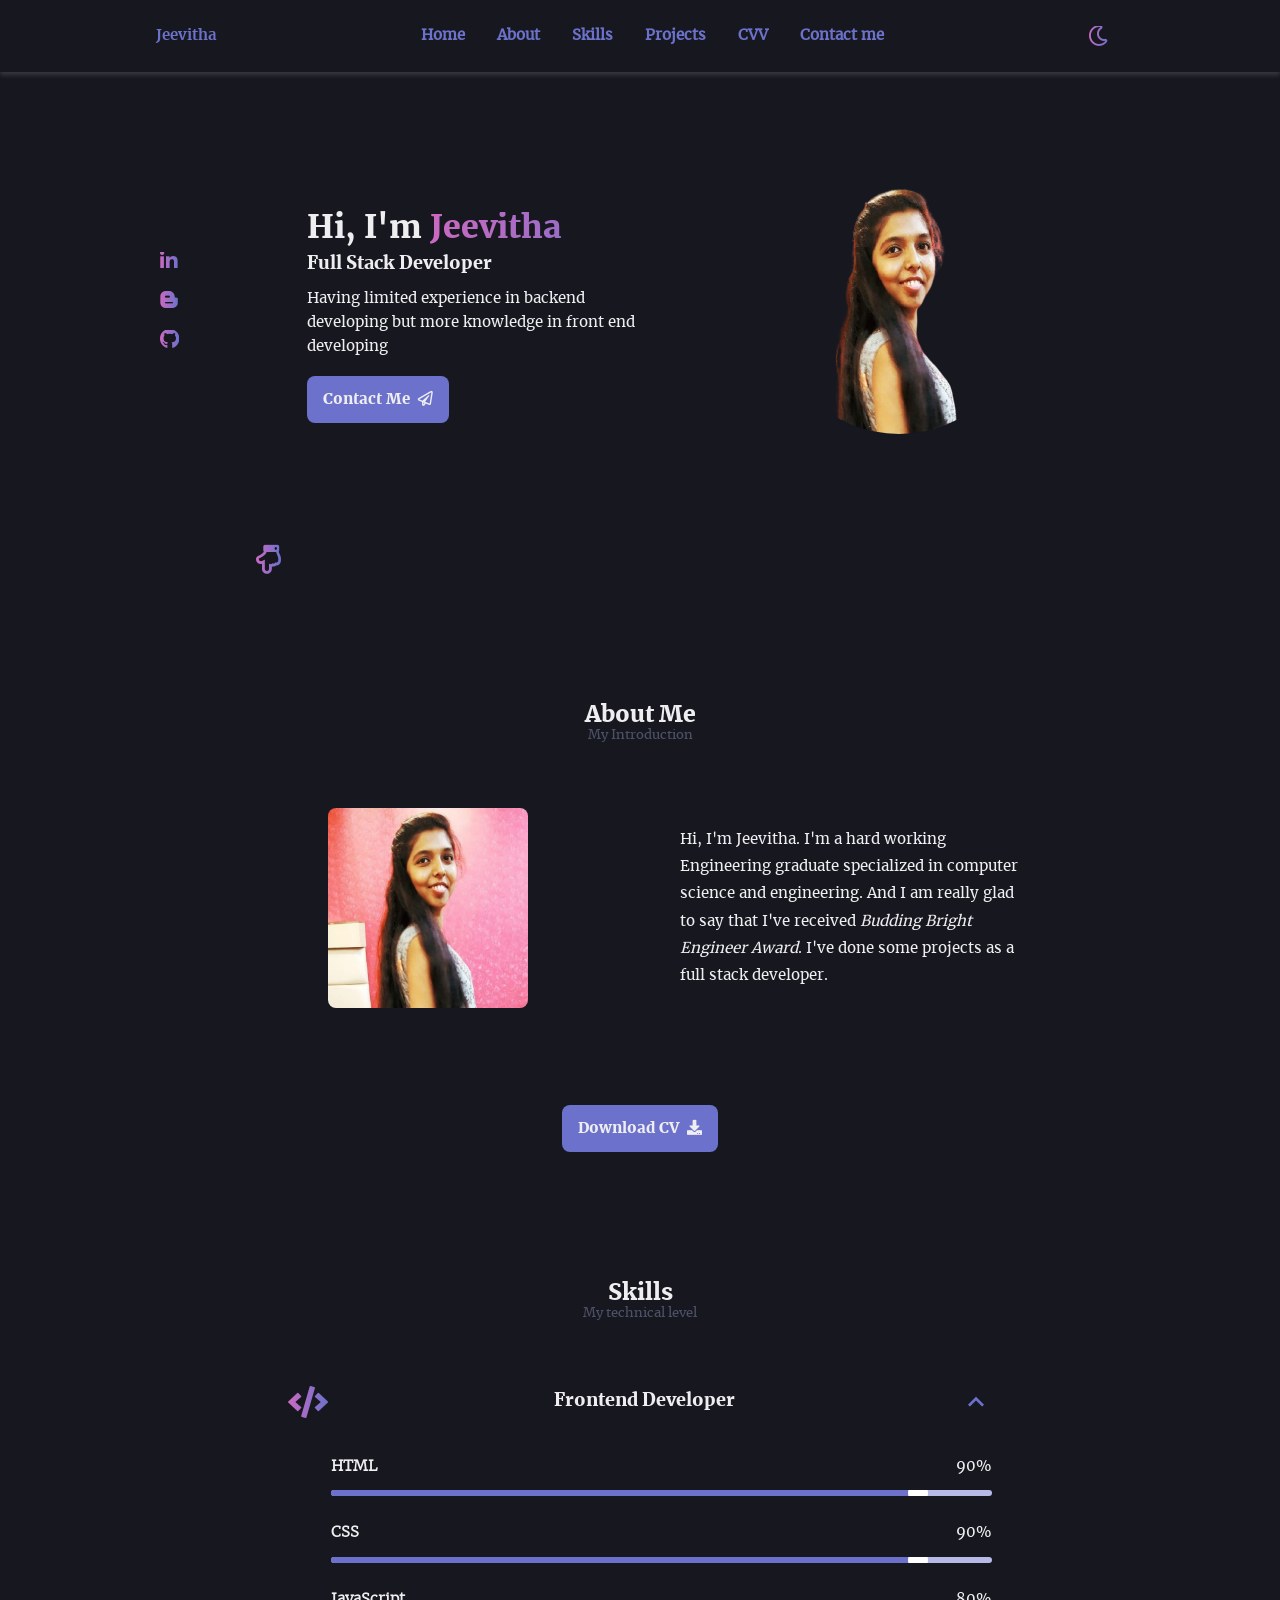
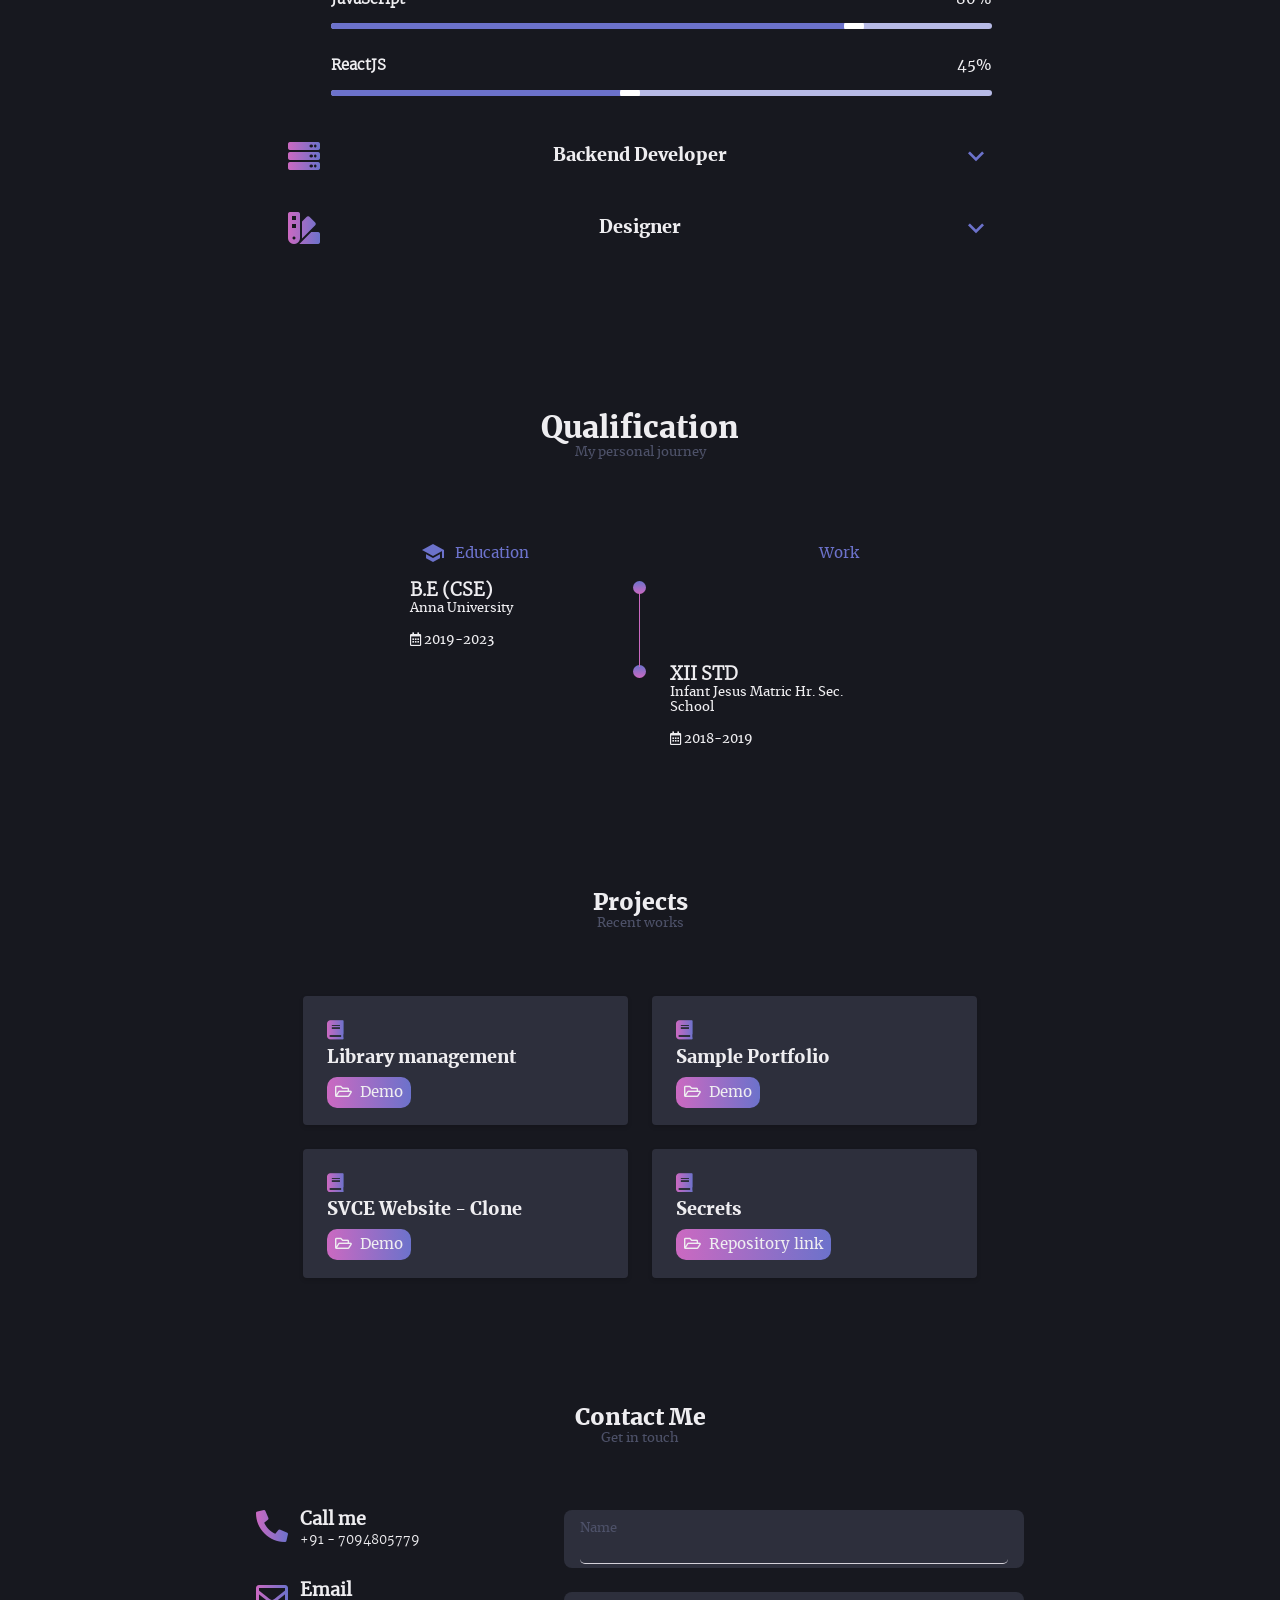
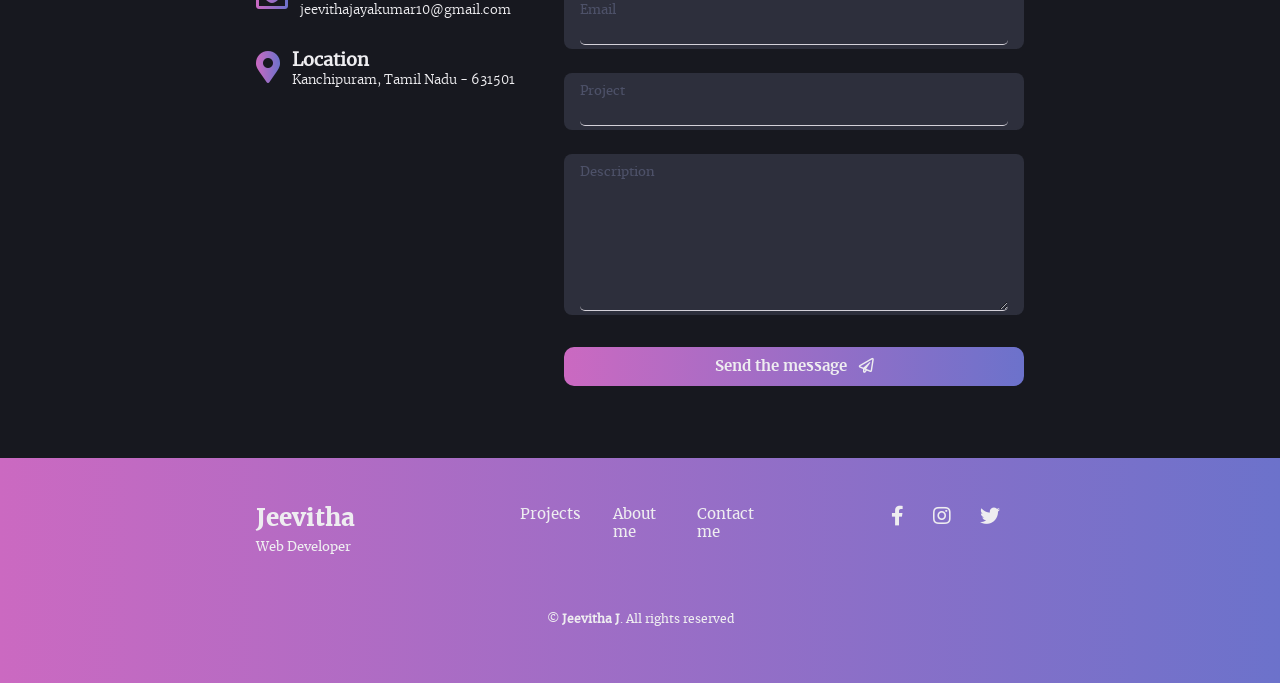
==== commit addef92a: "initial commit" ====
--- a/index.html
+++ b/index.html
@@ -147,7 +147,7 @@
         <!-- cvv -->
         <section id="cvv">
             <div class="cvv container">
-                <a href="assets/Resume.pdf" download="" class="cvv__button">Download CVV<span
+                <a href="assets/Resume.pdf" download="" class="cvv__button">Download CV<span
                         class="fas fa-download cvv__icon"></span></a>
             </div>
         </section>
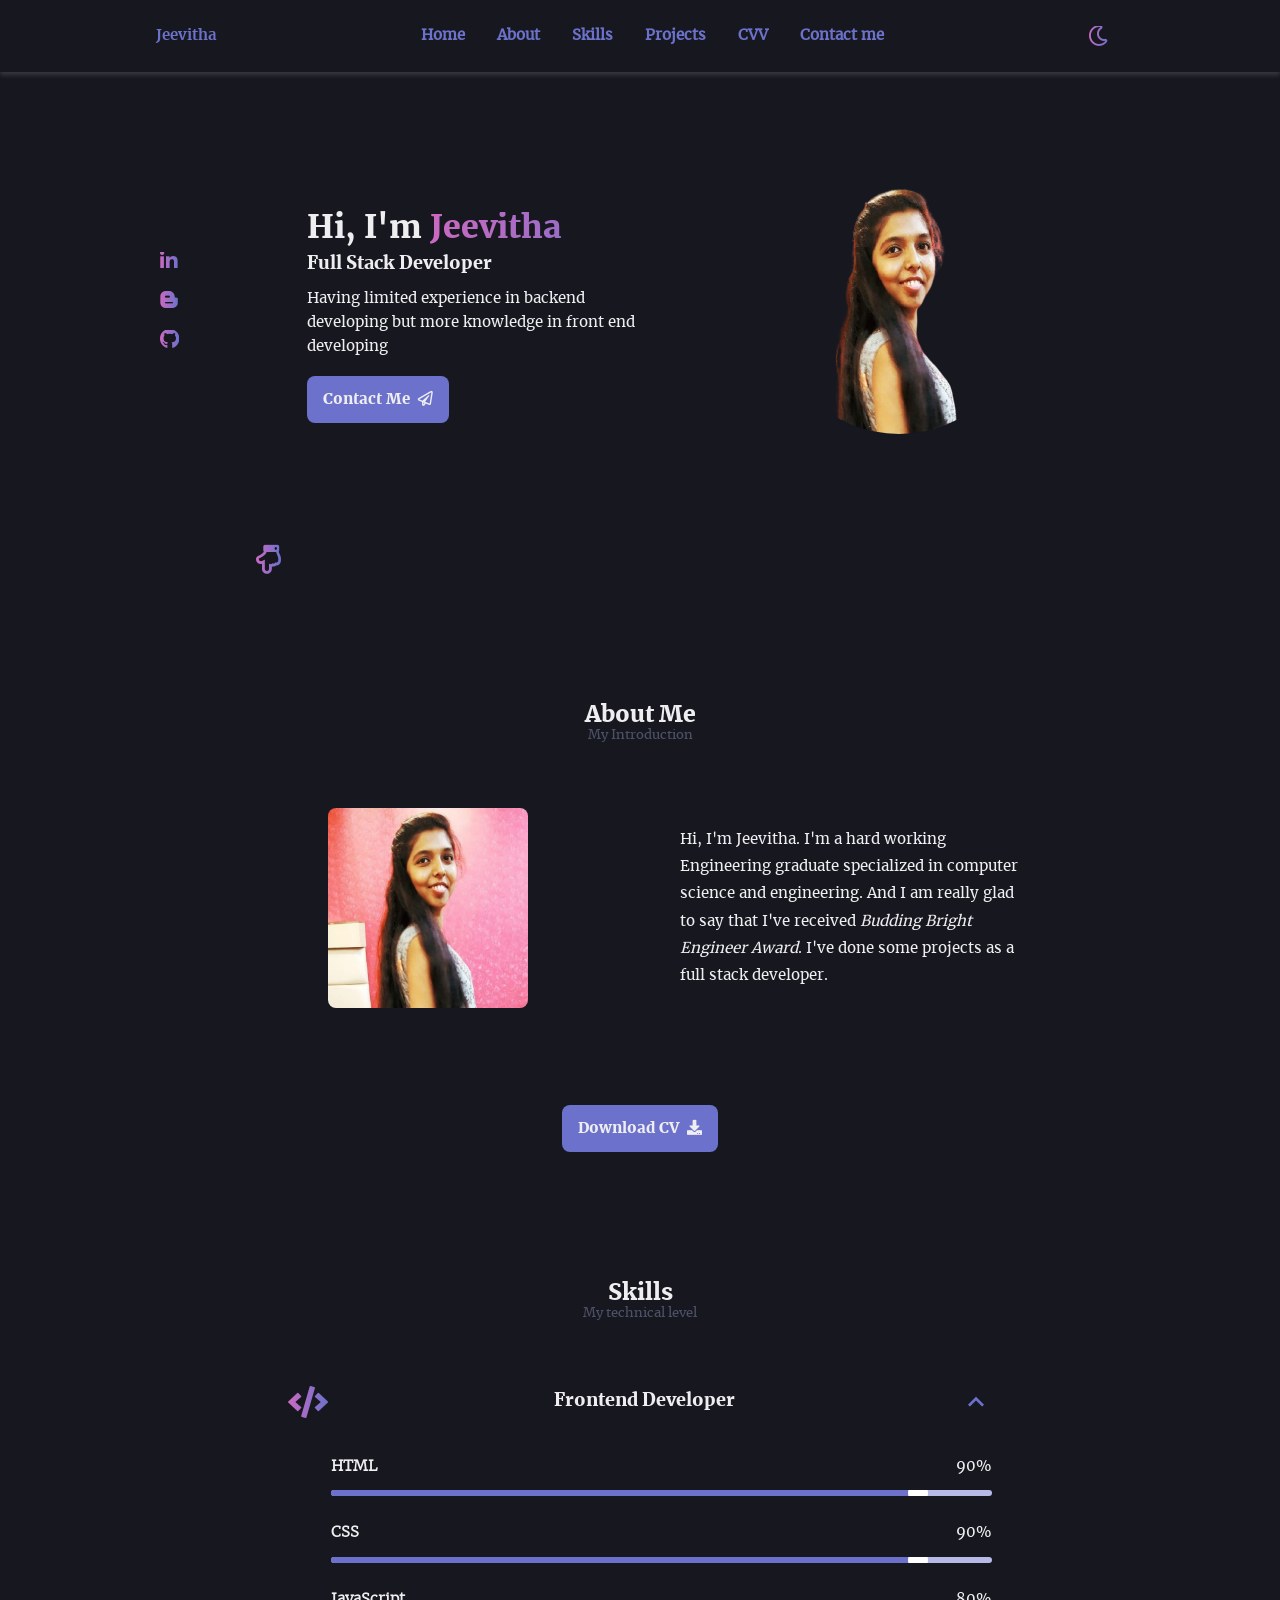
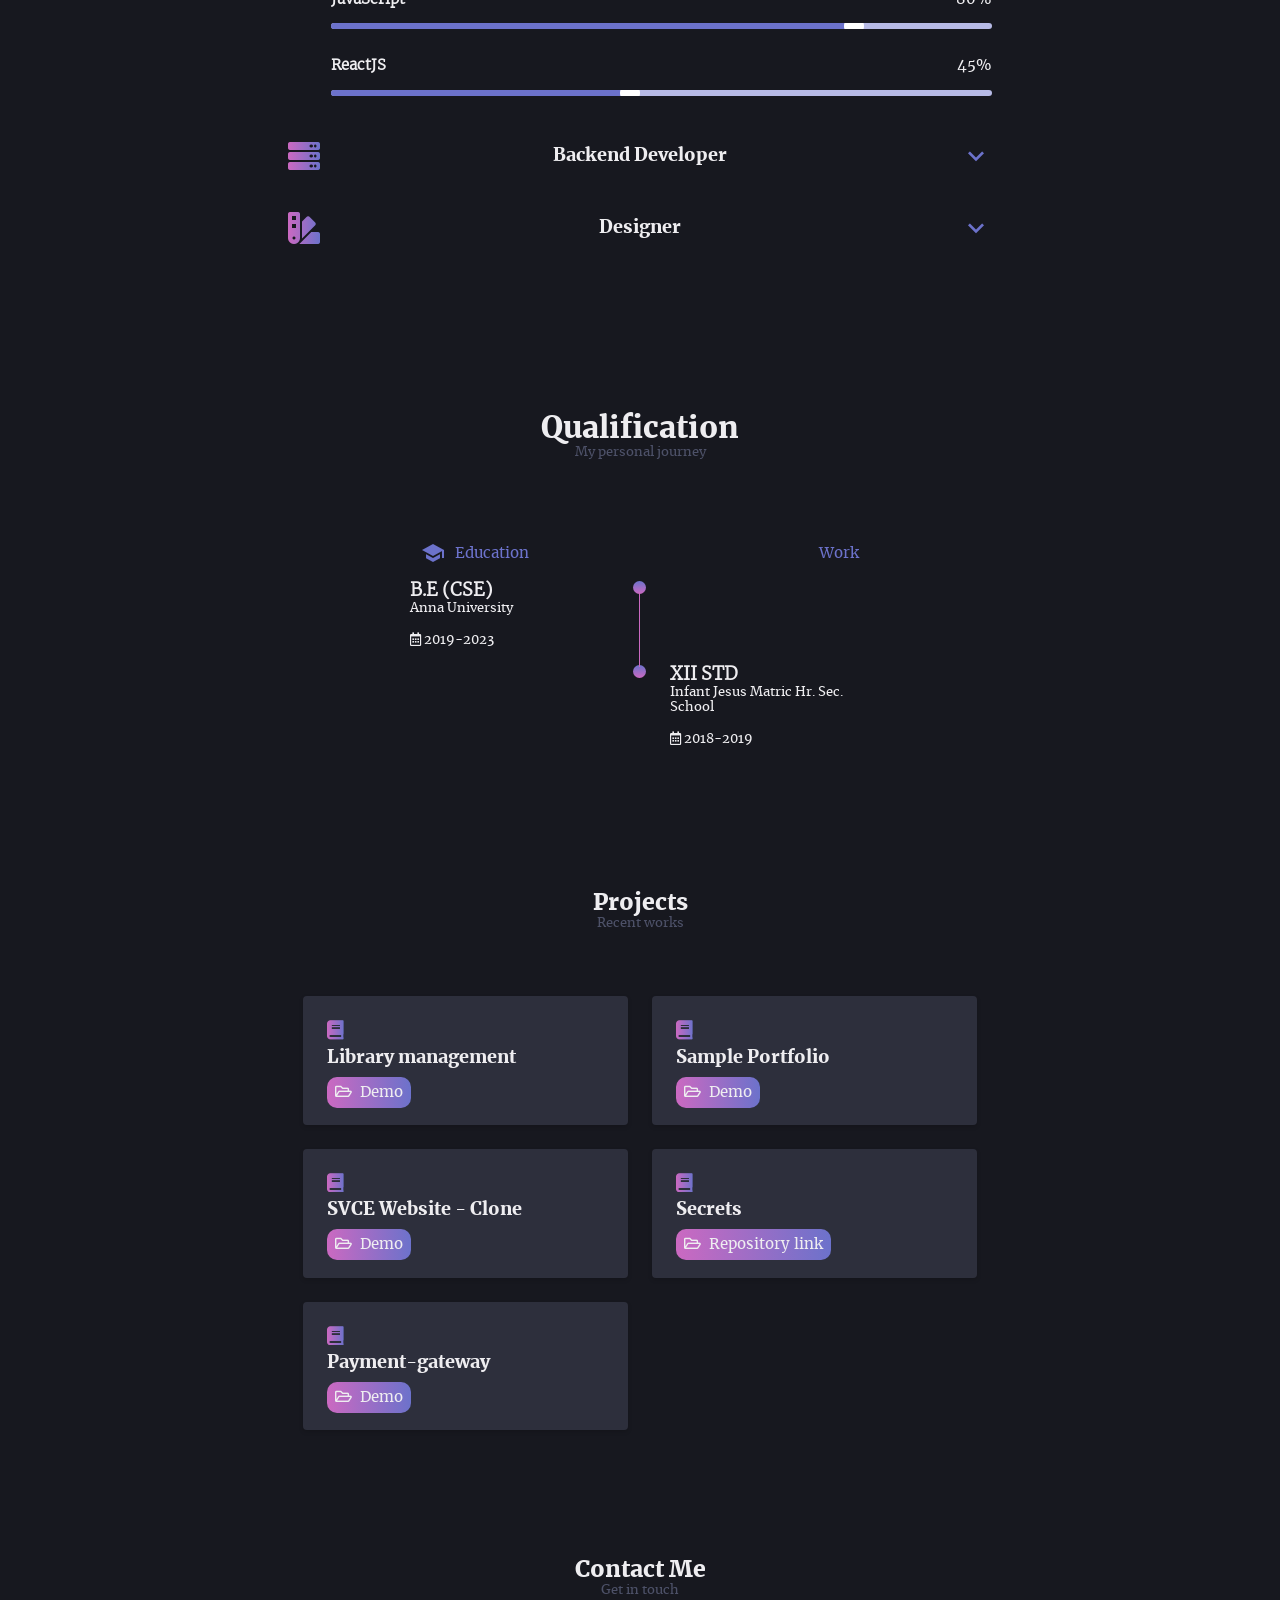
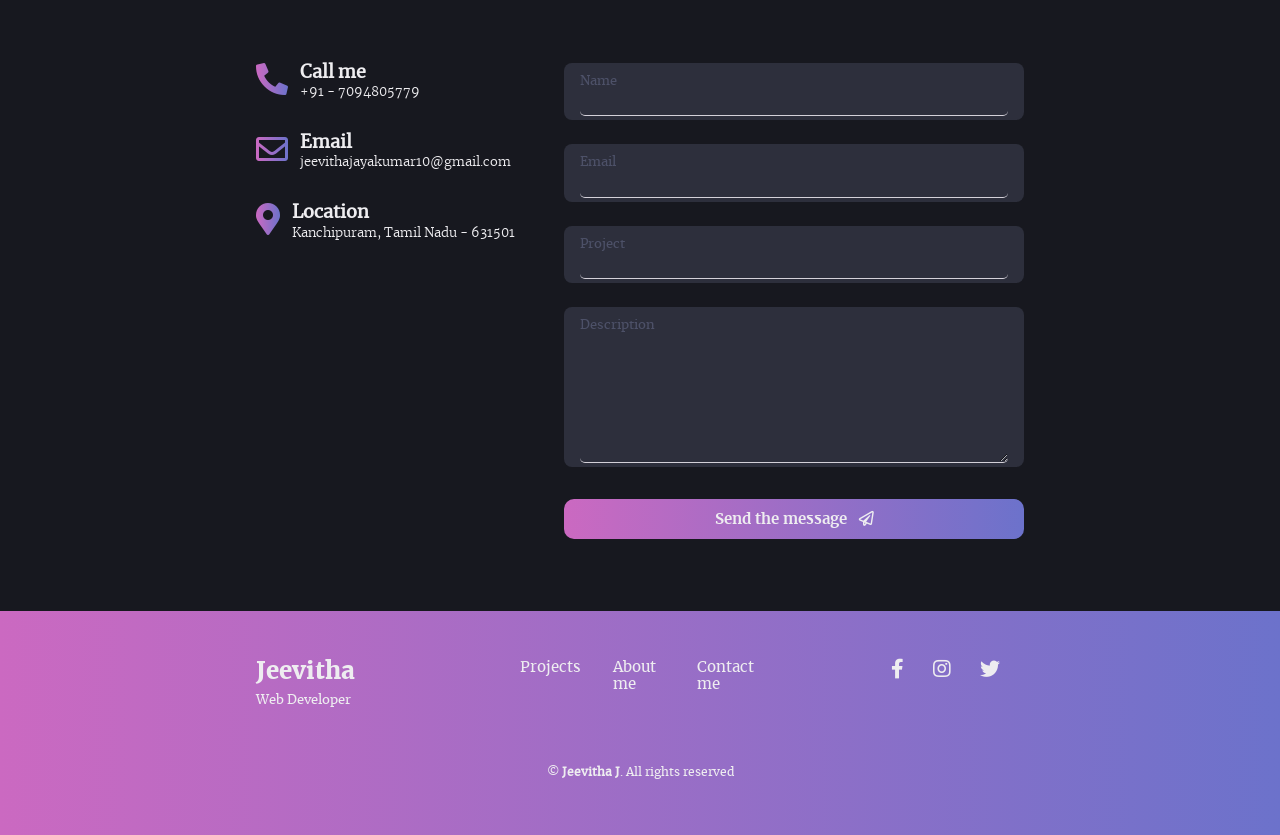
==== commit b96a4b65: "Add project-5" ====
--- a/index.html
+++ b/index.html
@@ -427,6 +427,19 @@
                         </a>
                     </div>
                 </div>
+
+                <!-- project 5 -->
+                <div class="projects__content">
+                    <div>
+                        <span class="fas fa-book projects__icon"></span>
+                        <h3 class="projects__title">Payment-gateway</h3>
+                        <a href="https://jeevitha10.github.io/Payment-gateway-integration/" class="projects__repo"
+                            target="_blank">
+                            <span class="far fa-folder-open projects__icon-repo"></span>
+                            Demo
+                        </a>
+                    </div>
+                </div>
             </div>
         </section>
 
--- a/css/main.css
+++ b/css/main.css
@@ -434,6 +434,10 @@
 
 .dark-theme .nav__menu {
   background-color: #2d2f3c;
+}
+
+.dark-theme .contact__input {
+  color: #fff;
 }
 
 .section {
@@ -1082,6 +1086,7 @@
 }
 
 .contact__btn {
+  cursor: pointer;
   margin: 0.5rem 0;
   background: -webkit-gradient(linear, right top, left top, from(#6c72cb), to(#cb69c1));
   background: linear-gradient(to left, #6c72cb, #cb69c1);
